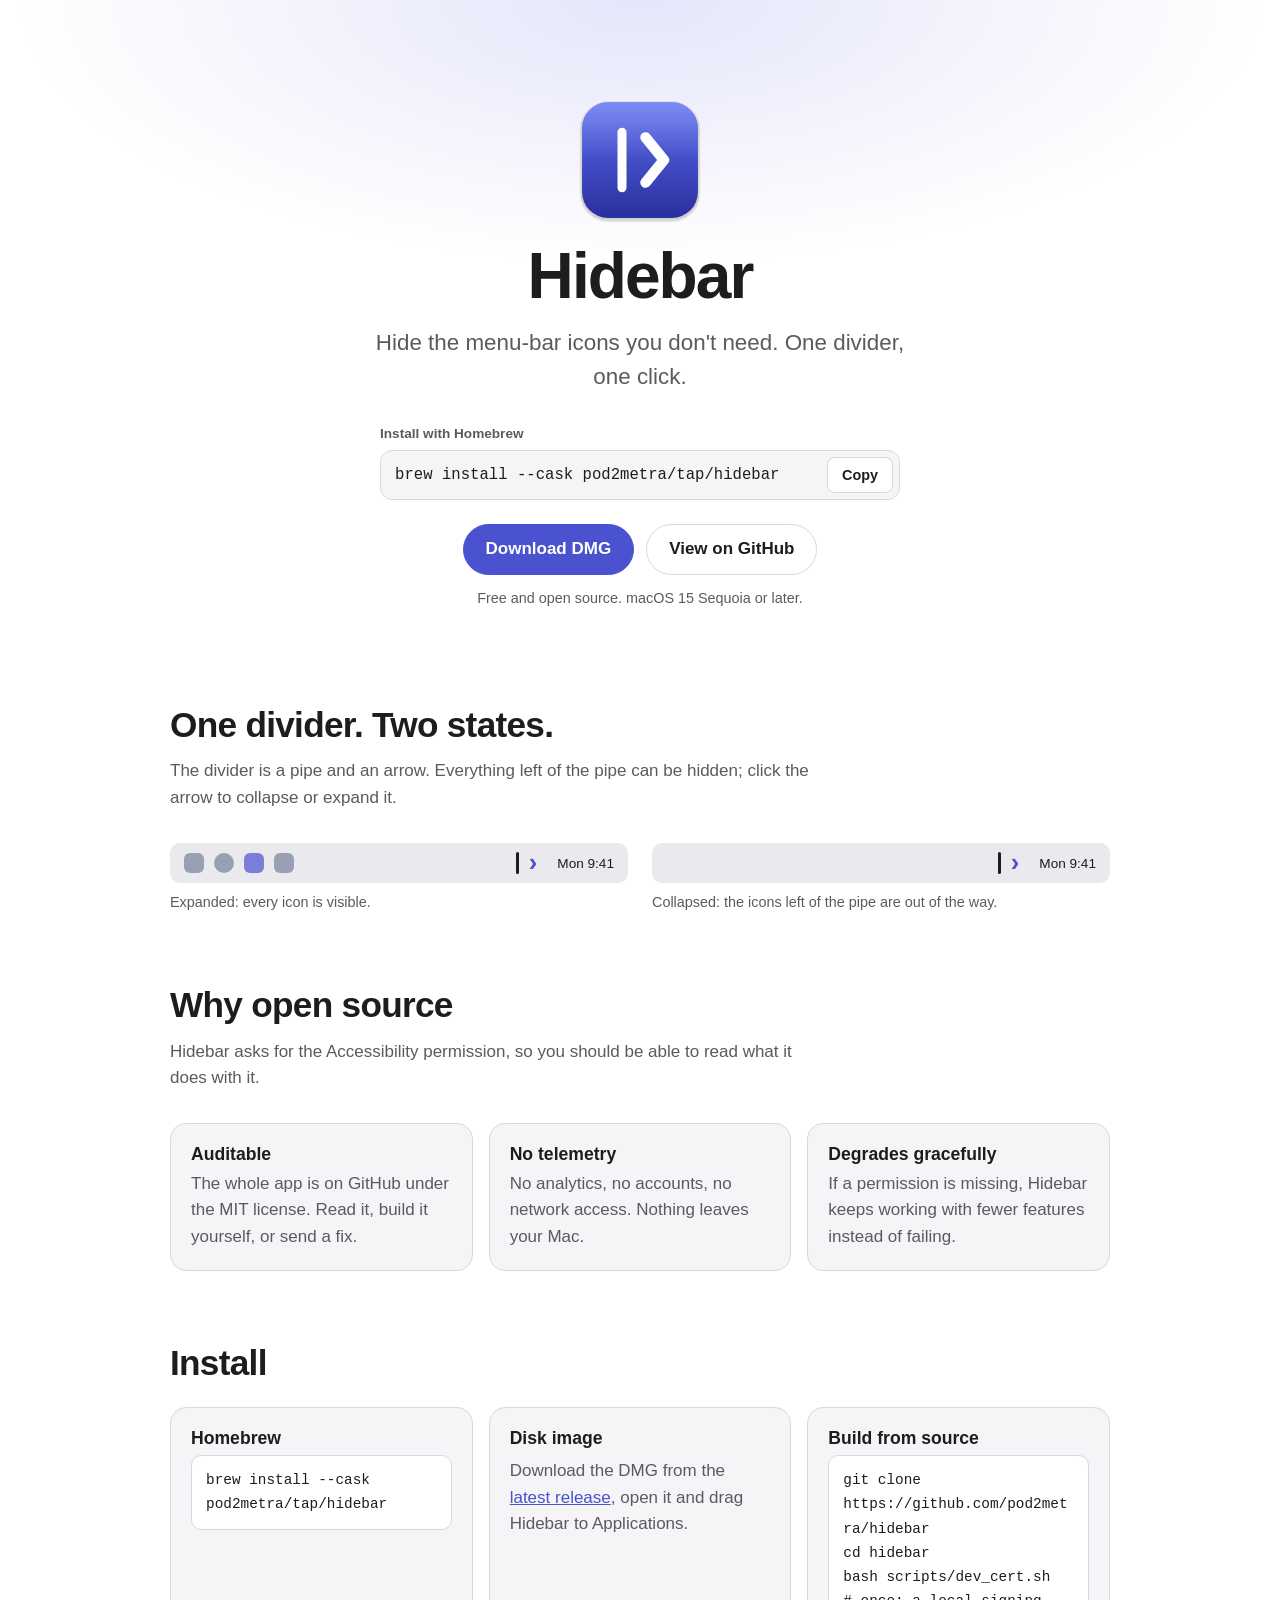
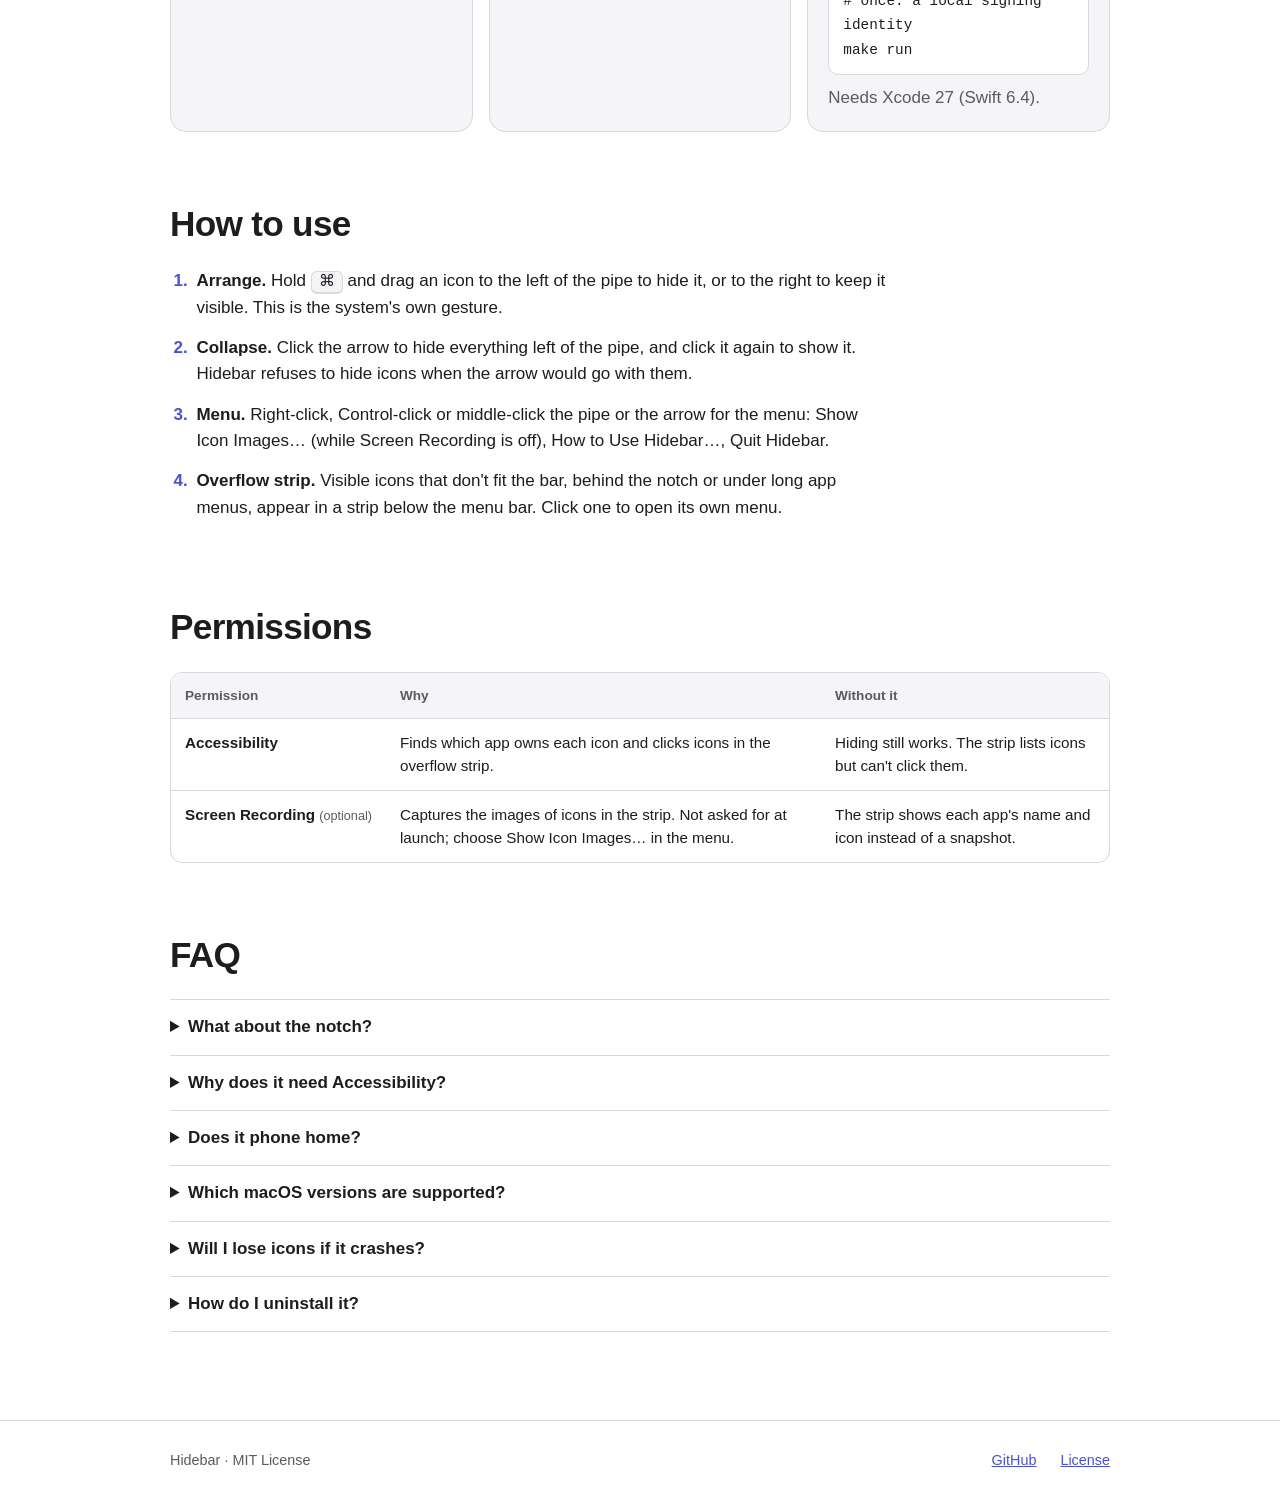
==== site/index.html @ 5f38a0ec "docs: add the project website for GitHub Pages One static page with no external resources or tracker" ====
<!doctype html>
<html lang="en">
<head>
<meta charset="utf-8">
<meta name="viewport" content="width=device-width, initial-scale=1">
<title>Hidebar: hide menu-bar icons on macOS</title>
<meta name="description" content="Hidebar is a free, open-source macOS menu-bar utility. One divider hides the icons on its left; icons that don't fit the bar appear in a strip below it. No telemetry, no network.">
<meta name="color-scheme" content="light dark">
<meta property="og:type" content="website">
<meta property="og:title" content="Hidebar: hide menu-bar icons on macOS">
<meta property="og:description" content="Free, open-source macOS menu-bar utility. One divider, one click, no telemetry.">
<meta property="og:url" content="https://pod2metra.github.io/hidebar/">
<meta name="twitter:card" content="summary">
<link rel="icon" type="image/svg+xml" href="favicon.svg">
<link rel="stylesheet" href="style.css">
</head>
<body>
<header class="hero">
  <div class="wrap hero-inner">
    <img class="logo" src="logo.svg" alt="" width="144" height="144">
    <h1>Hidebar</h1>
    <p class="lead">Hide the menu-bar icons you don't need. One divider, one click.</p>
    <div class="install-cmd">
      <span class="label">Install with Homebrew</span>
      <div class="cmd-row">
        <code id="brew-cmd">brew install --cask pod2metra/tap/hidebar</code>
        <button type="button" id="copy-btn" hidden>Copy</button>
      </div>
    </div>
    <p class="actions">
      <a class="btn primary" href="https://github.com/pod2metra/hidebar/releases/latest">Download DMG</a>
      <a class="btn" href="https://github.com/pod2metra/hidebar">View on GitHub</a>
    </p>
    <p class="meta">Free and open source. macOS 15 Sequoia or later.</p>
  </div>
</header>

<main>
  <section class="wrap" aria-labelledby="how-it-looks">
    <h2 id="how-it-looks">One divider. Two states.</h2>
    <p class="section-lead">The divider is a pipe and an arrow. Everything left of the pipe can be hidden; click the arrow to collapse or expand it.</p>
    <div class="demo">
      <figure>
        <div class="bar" role="img" aria-label="Menu bar with all icons shown, then the pipe and the arrow, then the clock">
          <span class="ico"></span><span class="ico"></span><span class="ico"></span><span class="ico"></span>
          <span class="pipe"></span><span class="arrow">&#8250;</span>
          <span class="sys">Mon 9:41</span>
        </div>
        <figcaption>Expanded: every icon is visible.</figcaption>
      </figure>
      <figure>
        <div class="bar" role="img" aria-label="Menu bar with the icons hidden: only the pipe, the arrow and the clock remain">
          <span class="gap"></span>
          <span class="pipe"></span><span class="arrow">&#8250;</span>
          <span class="sys">Mon 9:41</span>
        </div>
        <figcaption>Collapsed: the icons left of the pipe are out of the way.</figcaption>
      </figure>
    </div>
  </section>

  <section class="wrap" aria-labelledby="why-open">
    <h2 id="why-open">Why open source</h2>
    <p class="section-lead">Hidebar asks for the Accessibility permission, so you should be able to read what it does with it.</p>
    <ul class="cards">
      <li><h3>Auditable</h3><p>The whole app is on GitHub under the MIT license. Read it, build it yourself, or send a fix.</p></li>
      <li><h3>No telemetry</h3><p>No analytics, no accounts, no network access. Nothing leaves your Mac.</p></li>
      <li><h3>Degrades gracefully</h3><p>If a permission is missing, Hidebar keeps working with fewer features instead of failing.</p></li>
    </ul>
  </section>

  <section class="wrap" id="install" aria-labelledby="install-h">
    <h2 id="install-h">Install</h2>
    <div class="steps">
      <div class="step">
        <h3>Homebrew</h3>
        <pre><code>brew install --cask pod2metra/tap/hidebar</code></pre>
      </div>
      <div class="step">
        <h3>Disk image</h3>
        <p>Download the DMG from the <a href="https://github.com/pod2metra/hidebar/releases/latest">latest release</a>, open it and drag Hidebar to Applications.</p>
      </div>
      <div class="step">
        <h3>Build from source</h3>
        <pre><code>git clone https://github.com/pod2metra/hidebar
cd hidebar
bash scripts/dev_cert.sh   # once: a local signing identity
make run</code></pre>
        <p>Needs Xcode 27 (Swift 6.4).</p>
      </div>
    </div>
  </section>

  <section class="wrap" aria-labelledby="usage">
    <h2 id="usage">How to use</h2>
    <ol class="usage">
      <li><strong>Arrange.</strong> Hold <kbd>&#8984;</kbd> and drag an icon to the left of the pipe to hide it, or to the right to keep it visible. This is the system's own gesture.</li>
      <li><strong>Collapse.</strong> Click the arrow to hide everything left of the pipe, and click it again to show it. Hidebar refuses to hide icons when the arrow would go with them.</li>
      <li><strong>Menu.</strong> Right-click, Control-click or middle-click the pipe or the arrow for the menu: Show Icon Images… (while Screen Recording is off), How to Use Hidebar…, Quit Hidebar.</li>
      <li><strong>Overflow strip.</strong> Visible icons that don't fit the bar, behind the notch or under long app menus, appear in a strip below the menu bar. Click one to open its own menu.</li>
    </ol>
  </section>

  <section class="wrap" aria-labelledby="perms">
    <h2 id="perms">Permissions</h2>
    <div class="table-scroll">
      <table>
        <thead><tr><th scope="col">Permission</th><th scope="col">Why</th><th scope="col">Without it</th></tr></thead>
        <tbody>
          <tr><th scope="row">Accessibility</th><td>Finds which app owns each icon and clicks icons in the overflow strip.</td><td>Hiding still works. The strip lists icons but can't click them.</td></tr>
          <tr><th scope="row">Screen Recording <small>(optional)</small></th><td>Captures the images of icons in the strip. Not asked for at launch; choose Show Icon Images… in the menu.</td><td>The strip shows each app's name and icon instead of a snapshot.</td></tr>
        </tbody>
      </table>
    </div>
  </section>

  <section class="wrap" aria-labelledby="faq">
    <h2 id="faq">FAQ</h2>
    <details><summary>What about the notch?</summary><p>Icons that end up behind the notch or under a long app menu aren't hidden, they're just unreachable. Hidebar shows them in a strip below the menu bar so you can still click them.</p></details>
    <details><summary>Why does it need Accessibility?</summary><p>macOS offers no public way to learn which app owns an icon, or to click it for you. Accessibility is how Hidebar reads icon positions and clicks icons in the strip. Hiding with the divider works without it.</p></details>
    <details><summary>Does it phone home?</summary><p>No. Hidebar has no telemetry and makes no network connections. The code is public, so you can check.</p></details>
    <details><summary>Which macOS versions are supported?</summary><p>macOS 15 Sequoia or later.</p></details>
    <details><summary>Will I lose icons if it crashes?</summary><p>No. The divider's length is restored at launch and at quit, so a crash never leaves an icon hidden.</p></details>
    <details><summary>How do I uninstall it?</summary><p>Quit Hidebar from its menu, then run <code>brew uninstall --zap --cask hidebar</code>. If you installed from the DMG, drag the app to the Trash.</p></details>
  </section>
</main>

<footer>
  <div class="wrap foot">
    <span>Hidebar &middot; MIT License</span>
    <a href="https://github.com/pod2metra/hidebar">GitHub</a>
    <a href="https://github.com/pod2metra/hidebar/blob/main/LICENSE">License</a>
  </div>
</footer>

<script>
(function () {
  var btn = document.getElementById('copy-btn');
  if (!btn || !navigator.clipboard) return;
  btn.hidden = false;
  btn.addEventListener('click', function () {
    navigator.clipboard.writeText(document.getElementById('brew-cmd').textContent).then(function () {
      btn.textContent = 'Copied';
      setTimeout(function () { btn.textContent = 'Copy'; }, 1600);
    }, function () {
      btn.textContent = 'Copy failed';
      setTimeout(function () { btn.textContent = 'Copy'; }, 1600);
    });
  });
})();
</script>
</body>
</html>
---- site/style.css ----
:root {
  --bg: #fff;
  --bg-alt: #f5f5f7;
  --fg: #1d1d1f;
  --muted: #5a5a60;
  --line: #d8d8de;
  --accent: #4a52d0;
  --accent-fg: #fff;
  --accent-text: #4a52d0;
  --bar: #e9e9ee;
  --ico: #9aa0b4;
  --font: -apple-system, BlinkMacSystemFont, "SF Pro Text", "Segoe UI", Helvetica, Arial, sans-serif;
  --mono: ui-monospace, "SF Mono", Menlo, Consolas, monospace;
}
@media (prefers-color-scheme: dark) {
  :root {
    --bg: #111114;
    --bg-alt: #1b1b20;
    --fg: #f5f5f7;
    --muted: #a8a8b2;
    --line: #34343c;
    --accent: #5a62e6;
    --accent-fg: #fff;
    --accent-text: #9aa1ff;
    --bar: #2a2a31;
    --ico: #6b7088;
  }
}

* { box-sizing: border-box; }
html { -webkit-text-size-adjust: 100%; }
body {
  margin: 0;
  background: var(--bg);
  color: var(--fg);
  font: 17px/1.55 var(--font);
  overflow-wrap: break-word;
}
img { max-width: 100%; height: auto; }
a { color: var(--accent-text); }
code, pre, kbd { font-family: var(--mono); font-size: 0.92em; }
h1, h2, h3 { line-height: 1.15; margin: 0; }
h2 { font-size: clamp(1.6rem, 4vw, 2.2rem); letter-spacing: -0.02em; }
h3 { font-size: 1.1rem; margin-bottom: 0.4rem; }
p { margin: 0 0 1rem; }

.wrap { width: 100%; max-width: 980px; margin: 0 auto; padding: 0 20px; }
main section.wrap { padding-top: 72px; }
.section-lead { color: var(--muted); max-width: 640px; margin: 0.8rem 0 2rem; }

.hero {
  text-align: center;
  padding: 56px 0 24px;
  background: radial-gradient(ellipse 70% 60% at 50% 0%, rgba(91, 99, 224, 0.16), transparent 70%);
}
.hero-inner { display: flex; flex-direction: column; align-items: center; }
.logo { width: 144px; height: 144px; }
h1 { font-size: clamp(2.6rem, 9vw, 4rem); letter-spacing: -0.03em; margin-top: 8px; }
.lead { font-size: clamp(1.1rem, 3vw, 1.4rem); color: var(--muted); max-width: 560px; margin: 12px 0 28px; }

.install-cmd { width: 100%; max-width: 520px; text-align: left; }
.label { display: block; font-size: 0.85rem; font-weight: 600; color: var(--muted); margin-bottom: 6px; }
.cmd-row {
  display: flex;
  align-items: center;
  gap: 8px;
  background: var(--bg-alt);
  border: 1px solid var(--line);
  border-radius: 12px;
  padding: 6px 6px 6px 14px;
}
.cmd-row code { flex: 1; min-width: 0; overflow-wrap: anywhere; padding: 6px 0; }
button {
  font: inherit;
  font-size: 0.9rem;
  font-weight: 600;
  color: var(--fg);
  background: var(--bg);
  border: 1px solid var(--line);
  border-radius: 8px;
  padding: 6px 14px;
  cursor: pointer;
}
button:hover { border-color: var(--accent); }
.actions { display: flex; flex-wrap: wrap; justify-content: center; gap: 12px; margin: 24px 0 12px; }
.btn {
  display: inline-block;
  padding: 11px 22px;
  border-radius: 999px;
  border: 1px solid var(--line);
  color: var(--fg);
  font-weight: 600;
  text-decoration: none;
}
.btn:hover { border-color: var(--accent); }
.btn.primary { background: var(--accent); border-color: var(--accent); color: var(--accent-fg); }
.btn.primary:hover { filter: brightness(0.92); }
.meta { color: var(--muted); font-size: 0.9rem; margin: 0; }
:focus-visible { outline: 3px solid var(--accent-text); outline-offset: 2px; }

.demo { display: grid; gap: 24px; }
figure { margin: 0; }
figcaption { color: var(--muted); font-size: 0.9rem; margin-top: 8px; }
.bar {
  display: flex;
  align-items: center;
  gap: 10px;
  height: 40px;
  padding: 0 14px;
  background: var(--bar);
  border-radius: 10px;
  overflow: hidden;
  font-size: 0.85rem;
}
.ico { flex: none; width: 20px; height: 20px; border-radius: 6px; background: var(--ico); }
.ico:nth-child(2) { border-radius: 50%; }
.ico:nth-child(3) { background: var(--accent); opacity: 0.7; }
.gap { flex: 1; }
.pipe { flex: none; width: 3px; height: 22px; border-radius: 2px; background: var(--fg); margin-left: auto; }
.arrow { flex: none; font-size: 1.6rem; line-height: 1; color: var(--accent-text); font-weight: 700; }
.sys { flex: none; margin-left: 10px; font-weight: 500; white-space: nowrap; }

.cards { list-style: none; margin: 0; padding: 0; display: grid; gap: 16px; }
.cards li { background: var(--bg-alt); border: 1px solid var(--line); border-radius: 16px; padding: 20px; }
.cards p { margin: 0; color: var(--muted); }

.steps { display: grid; gap: 16px; margin-top: 24px; }
.step { background: var(--bg-alt); border: 1px solid var(--line); border-radius: 16px; padding: 20px; min-width: 0; }
.step p { color: var(--muted); margin: 0.6rem 0 0; }
pre { margin: 0; padding: 12px 14px; background: var(--bg); border: 1px solid var(--line); border-radius: 10px; white-space: pre-wrap; overflow-wrap: anywhere; }

.usage { margin: 24px 0 0; padding-left: 1.4rem; max-width: 720px; }
.usage li { margin-bottom: 14px; padding-left: 4px; }
.usage li::marker { color: var(--accent-text); font-weight: 700; }
kbd { padding: 1px 7px; border: 1px solid var(--line); border-bottom-width: 2px; border-radius: 6px; background: var(--bg-alt); }

.table-scroll { overflow-x: auto; margin-top: 24px; border: 1px solid var(--line); border-radius: 12px; }
table { width: 100%; border-collapse: collapse; font-size: 0.95rem; }
th, td { text-align: left; vertical-align: top; padding: 12px 14px; border-bottom: 1px solid var(--line); }
tbody tr:last-child > * { border-bottom: 0; }
thead th { background: var(--bg-alt); font-size: 0.85rem; color: var(--muted); }
tbody th { white-space: nowrap; }
small { color: var(--muted); font-weight: 400; }

details { border-bottom: 1px solid var(--line); padding: 14px 0; }
details:first-of-type { margin-top: 24px; border-top: 1px solid var(--line); }
summary { cursor: pointer; font-weight: 600; }
details p { margin: 10px 0 0; color: var(--muted); }

footer { margin-top: 88px; border-top: 1px solid var(--line); padding: 28px 0 40px; color: var(--muted); font-size: 0.9rem; }
.foot { display: flex; flex-wrap: wrap; gap: 8px 24px; }
.foot span { margin-right: auto; }

@media (min-width: 720px) {
  .demo { grid-template-columns: 1fr 1fr; }
  .cards, .steps { grid-template-columns: repeat(3, 1fr); }
  .hero { padding-top: 88px; }
}
@media (prefers-reduced-motion: no-preference) {
  .btn, button { transition: border-color 0.15s, filter 0.15s; }
}
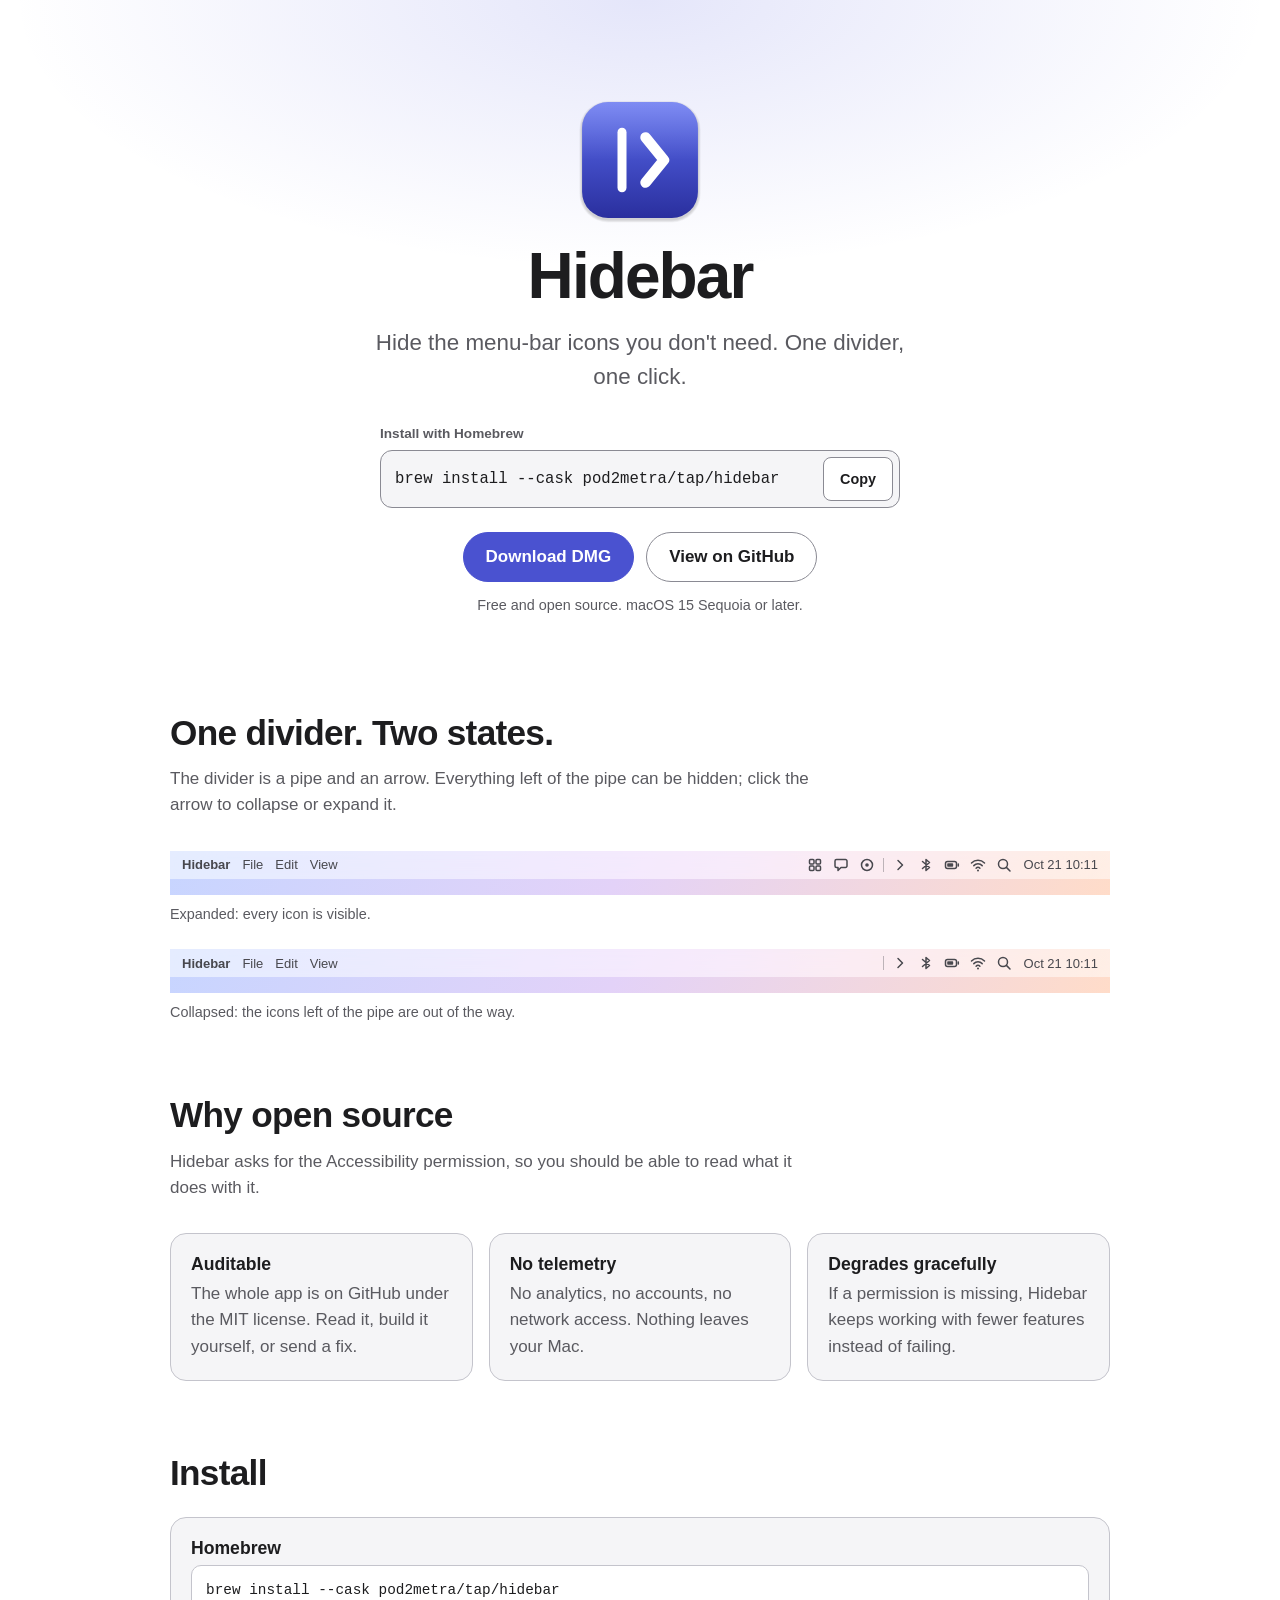
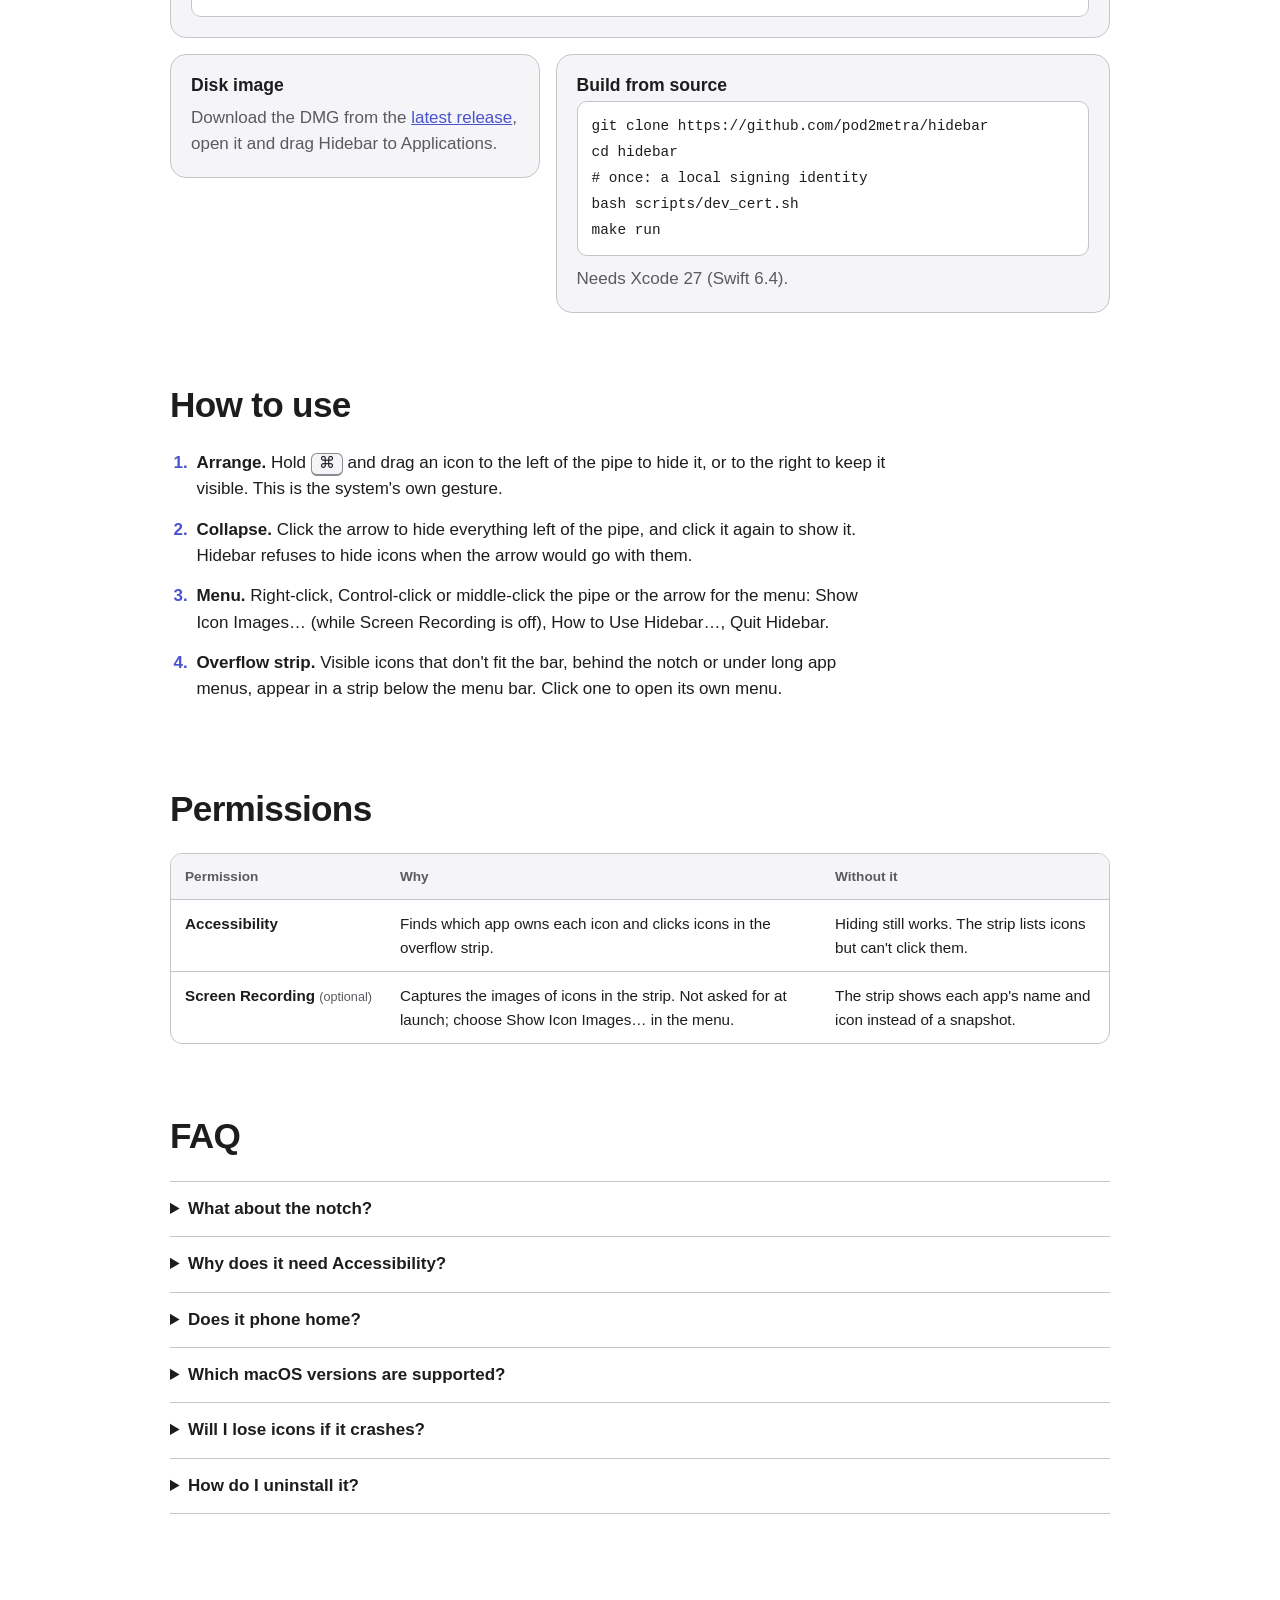
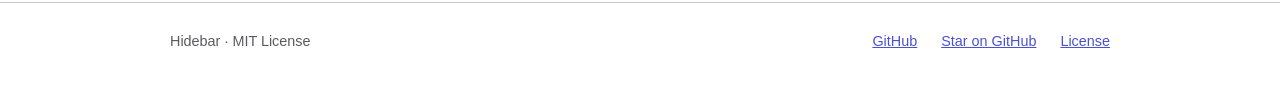
==== commit c215f30b: "docs(site): make the hero bar look like the real menu bar and fix mobile layout The demo bar now mir" ====
--- a/site/index.html
+++ b/site/index.html
@@ -15,6 +15,17 @@
 <link rel="stylesheet" href="style.css">
 </head>
 <body>
+<a class="skip" href="#main">Skip to content</a>
+<svg class="sprite" aria-hidden="true" focusable="false">
+  <symbol id="i-wifi" viewBox="0 0 16 16"><path d="M1.5 6a9.2 9.2 0 0 1 13 0M3.8 8.6a5.9 5.9 0 0 1 8.4 0M6.1 11.2a2.6 2.6 0 0 1 3.8 0"/><circle cx="8" cy="13.4" r="1" fill="currentColor" stroke="none"/></symbol>
+  <symbol id="i-bt" viewBox="0 0 16 16"><path d="M4.5 4.5 11.5 10.5 8 13.5V2.5L11.5 5.5 4.5 11.5"/></symbol>
+  <symbol id="i-find" viewBox="0 0 16 16"><circle cx="7" cy="7" r="4.5"/><path d="M10.4 10.4 14 14"/></symbol>
+  <symbol id="i-bat" viewBox="0 0 16 16"><rect x="1.5" y="4.5" width="11" height="7" rx="2"/><rect x="3.2" y="6.2" width="6" height="3.6" rx="0.8" fill="currentColor" stroke="none"/><path d="M14.3 7v2"/></symbol>
+  <symbol id="i-grid" viewBox="0 0 16 16"><rect x="2.5" y="2.5" width="4.5" height="4.5" rx="1"/><rect x="9" y="2.5" width="4.5" height="4.5" rx="1"/><rect x="2.5" y="9" width="4.5" height="4.5" rx="1"/><rect x="9" y="9" width="4.5" height="4.5" rx="1"/></symbol>
+  <symbol id="i-chat" viewBox="0 0 16 16"><path d="M3.5 2.5h9a1.5 1.5 0 0 1 1.5 1.5v5a1.5 1.5 0 0 1-1.5 1.5H8L5 13.5v-3H3.5A1.5 1.5 0 0 1 2 9V4a1.5 1.5 0 0 1 1.5-1.5z"/></symbol>
+  <symbol id="i-dot" viewBox="0 0 16 16"><circle cx="8" cy="8" r="5.5"/><circle cx="8" cy="8" r="1.8" fill="currentColor" stroke="none"/></symbol>
+  <symbol id="i-chev" viewBox="0 0 16 16"><path d="M6 3.5 10.5 8 6 12.5"/></symbol>
+</svg>
 <header class="hero">
   <div class="wrap hero-inner">
     <img class="logo" src="logo.svg" alt="" width="144" height="144">
@@ -26,6 +37,7 @@
         <code id="brew-cmd">brew install --cask pod2metra/tap/hidebar</code>
         <button type="button" id="copy-btn" hidden>Copy</button>
       </div>
+      <span class="sr-only" id="copy-status" aria-live="polite"></span>
     </div>
     <p class="actions">
       <a class="btn primary" href="https://github.com/pod2metra/hidebar/releases/latest">Download DMG</a>
@@ -35,25 +47,32 @@
   </div>
 </header>
 
-<main>
+<main id="main">
   <section class="wrap" aria-labelledby="how-it-looks">
     <h2 id="how-it-looks">One divider. Two states.</h2>
     <p class="section-lead">The divider is a pipe and an arrow. Everything left of the pipe can be hidden; click the arrow to collapse or expand it.</p>
     <div class="demo">
       <figure>
-        <div class="bar" role="img" aria-label="Menu bar with all icons shown, then the pipe and the arrow, then the clock">
-          <span class="ico"></span><span class="ico"></span><span class="ico"></span><span class="ico"></span>
-          <span class="pipe"></span><span class="arrow">&#8250;</span>
-          <span class="sys">Mon 9:41</span>
-        </div>
+        <div class="stage"><div class="bar" role="img" aria-label="Menu bar with every icon shown: the app menus on the left; on the right three app icons, the divider and arrow, then Bluetooth, battery, Wi-Fi, search and the clock">
+          <span class="app-menu"><b>Hidebar</b><span>File</span><span>Edit</span><span>View</span></span>
+          <span class="tray">
+            <svg class="g"><use href="#i-grid"/></svg><svg class="g"><use href="#i-chat"/></svg><svg class="g"><use href="#i-dot"/></svg>
+            <span class="pipe"></span><svg class="g"><use href="#i-chev"/></svg>
+            <svg class="g opt"><use href="#i-bt"/></svg><svg class="g"><use href="#i-bat"/></svg><svg class="g"><use href="#i-wifi"/></svg><svg class="g opt"><use href="#i-find"/></svg>
+            <time datetime="2026-10-21T10:11"><span class="date">Oct 21 </span>10:11</time>
+          </span>
+        </div></div>
         <figcaption>Expanded: every icon is visible.</figcaption>
       </figure>
       <figure>
-        <div class="bar" role="img" aria-label="Menu bar with the icons hidden: only the pipe, the arrow and the clock remain">
-          <span class="gap"></span>
-          <span class="pipe"></span><span class="arrow">&#8250;</span>
-          <span class="sys">Mon 9:41</span>
-        </div>
+        <div class="stage"><div class="bar" role="img" aria-label="Menu bar with the app icons hidden: the app menus on the left; on the right only the divider, the arrow, Bluetooth, battery, Wi-Fi, search and the clock remain">
+          <span class="app-menu"><b>Hidebar</b><span>File</span><span>Edit</span><span>View</span></span>
+          <span class="tray">
+            <span class="pipe"></span><svg class="g"><use href="#i-chev"/></svg>
+            <svg class="g opt"><use href="#i-bt"/></svg><svg class="g"><use href="#i-bat"/></svg><svg class="g"><use href="#i-wifi"/></svg><svg class="g opt"><use href="#i-find"/></svg>
+            <time datetime="2026-10-21T10:11"><span class="date">Oct 21 </span>10:11</time>
+          </span>
+        </div></div>
         <figcaption>Collapsed: the icons left of the pipe are out of the way.</figcaption>
       </figure>
     </div>
@@ -84,7 +103,8 @@
         <h3>Build from source</h3>
         <pre><code>git clone https://github.com/pod2metra/hidebar
 cd hidebar
-bash scripts/dev_cert.sh   # once: a local signing identity
+# once: a local signing identity
+bash scripts/dev_cert.sh
 make run</code></pre>
         <p>Needs Xcode 27 (Swift 6.4).</p>
       </div>
@@ -107,8 +127,8 @@
       <table>
         <thead><tr><th scope="col">Permission</th><th scope="col">Why</th><th scope="col">Without it</th></tr></thead>
         <tbody>
-          <tr><th scope="row">Accessibility</th><td>Finds which app owns each icon and clicks icons in the overflow strip.</td><td>Hiding still works. The strip lists icons but can't click them.</td></tr>
-          <tr><th scope="row">Screen Recording <small>(optional)</small></th><td>Captures the images of icons in the strip. Not asked for at launch; choose Show Icon Images… in the menu.</td><td>The strip shows each app's name and icon instead of a snapshot.</td></tr>
+          <tr><th scope="row">Accessibility</th><td data-label="Why">Finds which app owns each icon and clicks icons in the overflow strip.</td><td data-label="Without it">Hiding still works. The strip lists icons but can't click them.</td></tr>
+          <tr><th scope="row">Screen Recording <small>(optional)</small></th><td data-label="Why">Captures the images of icons in the strip. Not asked for at launch; choose Show Icon Images… in the menu.</td><td data-label="Without it">The strip shows each app's name and icon instead of a snapshot.</td></tr>
         </tbody>
       </table>
     </div>
@@ -129,6 +149,7 @@
   <div class="wrap foot">
     <span>Hidebar &middot; MIT License</span>
     <a href="https://github.com/pod2metra/hidebar">GitHub</a>
+    <a href="https://github.com/pod2metra/hidebar">Star on GitHub</a>
     <a href="https://github.com/pod2metra/hidebar/blob/main/LICENSE">License</a>
   </div>
 </footer>
@@ -136,15 +157,19 @@
 <script>
 (function () {
   var btn = document.getElementById('copy-btn');
+  var status = document.getElementById('copy-status');
   if (!btn || !navigator.clipboard) return;
   btn.hidden = false;
+  function report(label, message) {
+    btn.textContent = label;
+    status.textContent = message;
+    setTimeout(function () { btn.textContent = 'Copy'; status.textContent = ''; }, 1600);
+  }
   btn.addEventListener('click', function () {
     navigator.clipboard.writeText(document.getElementById('brew-cmd').textContent).then(function () {
-      btn.textContent = 'Copied';
-      setTimeout(function () { btn.textContent = 'Copy'; }, 1600);
+      report('Copied', 'Install command copied to the clipboard');
     }, function () {
-      btn.textContent = 'Copy failed';
-      setTimeout(function () { btn.textContent = 'Copy'; }, 1600);
+      report('Copy failed', 'Could not copy the install command');
     });
   });
 })();
--- a/site/style.css
+++ b/site/style.css
@@ -3,12 +3,14 @@
   --bg-alt: #f5f5f7;
   --fg: #1d1d1f;
   --muted: #5a5a60;
-  --line: #d8d8de;
+  --line: #c4c4cc;
+  --line-ctl: #8a8a93;
   --accent: #4a52d0;
   --accent-fg: #fff;
   --accent-text: #4a52d0;
-  --bar: #e9e9ee;
-  --ico: #9aa0b4;
+  --wall: linear-gradient(120deg, #c7d5ff, #e3d2f8 48%, #ffdcc9);
+  --bar-bg: rgba(255, 255, 255, 0.55);
+  --glyph: #48484e;
   --font: -apple-system, BlinkMacSystemFont, "SF Pro Text", "Segoe UI", Helvetica, Arial, sans-serif;
   --mono: ui-monospace, "SF Mono", Menlo, Consolas, monospace;
 }
@@ -19,11 +21,13 @@
     --fg: #f5f5f7;
     --muted: #a8a8b2;
     --line: #34343c;
+    --line-ctl: #6b6b76;
     --accent: #5a62e6;
     --accent-fg: #fff;
     --accent-text: #9aa1ff;
-    --bar: #2a2a31;
-    --ico: #6b7088;
+    --wall: linear-gradient(120deg, #1f2b4d, #3b2a55 48%, #4b2d33);
+    --bar-bg: rgba(28, 28, 32, 0.6);
+    --glyph: #dcdce2;
   }
 }
 
@@ -44,6 +48,22 @@
 h3 { font-size: 1.1rem; margin-bottom: 0.4rem; }
 p { margin: 0 0 1rem; }
 
+.sr-only, .sprite { position: absolute; width: 1px; height: 1px; overflow: hidden; clip: rect(0 0 0 0); white-space: nowrap; }
+.skip {
+  position: absolute;
+  left: 12px;
+  top: 0;
+  z-index: 10;
+  transform: translateY(-120%);
+  padding: 10px 16px;
+  border-radius: 8px;
+  background: var(--accent);
+  color: var(--accent-fg);
+  font-weight: 600;
+  text-decoration: none;
+}
+.skip:focus { top: 12px; transform: none; }
+
 .wrap { width: 100%; max-width: 980px; margin: 0 auto; padding: 0 20px; }
 main section.wrap { padding-top: 72px; }
 .section-lead { color: var(--muted); max-width: 640px; margin: 0.8rem 0 2rem; }
@@ -65,7 +85,7 @@
   align-items: center;
   gap: 8px;
   background: var(--bg-alt);
-  border: 1px solid var(--line);
+  border: 1px solid var(--line-ctl);
   border-radius: 12px;
   padding: 6px 6px 6px 14px;
 }
@@ -76,9 +96,10 @@
   font-weight: 600;
   color: var(--fg);
   background: var(--bg);
-  border: 1px solid var(--line);
+  border: 1px solid var(--line-ctl);
   border-radius: 8px;
-  padding: 6px 14px;
+  min-height: 44px;
+  padding: 6px 16px;
   cursor: pointer;
 }
 button:hover { border-color: var(--accent); }
@@ -87,7 +108,7 @@
   display: inline-block;
   padding: 11px 22px;
   border-radius: 999px;
-  border: 1px solid var(--line);
+  border: 1px solid var(--line-ctl);
   color: var(--fg);
   font-weight: 600;
   text-decoration: none;
@@ -101,38 +122,40 @@
 .demo { display: grid; gap: 24px; }
 figure { margin: 0; }
 figcaption { color: var(--muted); font-size: 0.9rem; margin-top: 8px; }
+.stage { height: 44px; background: var(--wall); }
 .bar {
   display: flex;
   align-items: center;
-  gap: 10px;
-  height: 40px;
-  padding: 0 14px;
-  background: var(--bar);
-  border-radius: 10px;
+  height: 28px;
+  padding: 0 12px;
   overflow: hidden;
-  font-size: 0.85rem;
-}
-.ico { flex: none; width: 20px; height: 20px; border-radius: 6px; background: var(--ico); }
-.ico:nth-child(2) { border-radius: 50%; }
-.ico:nth-child(3) { background: var(--accent); opacity: 0.7; }
-.gap { flex: 1; }
-.pipe { flex: none; width: 3px; height: 22px; border-radius: 2px; background: var(--fg); margin-left: auto; }
-.arrow { flex: none; font-size: 1.6rem; line-height: 1; color: var(--accent-text); font-weight: 700; }
-.sys { flex: none; margin-left: 10px; font-weight: 500; white-space: nowrap; }
+  color: var(--glyph);
+  background: var(--bar-bg);
+  -webkit-backdrop-filter: blur(24px) saturate(1.8);
+  backdrop-filter: blur(24px) saturate(1.8);
+  font: 500 13px/1 var(--font);
+  white-space: nowrap;
+}
+.app-menu, .tray { display: flex; align-items: center; gap: 12px; }
+.app-menu b { font-weight: 600; }
+.tray { margin-left: auto; gap: 10px; }
+.g { flex: none; width: 16px; height: 16px; fill: none; stroke: currentColor; stroke-width: 1.5; stroke-linecap: round; stroke-linejoin: round; }
+.pipe { flex: none; width: 1px; height: 14px; margin: 0 -2px; background: currentColor; opacity: 0.35; }
+.tray time { margin-left: 2px; font-variant-numeric: tabular-nums; }
 
 .cards { list-style: none; margin: 0; padding: 0; display: grid; gap: 16px; }
 .cards li { background: var(--bg-alt); border: 1px solid var(--line); border-radius: 16px; padding: 20px; }
 .cards p { margin: 0; color: var(--muted); }
 
-.steps { display: grid; gap: 16px; margin-top: 24px; }
+.steps { display: grid; align-items: start; gap: 16px; margin-top: 24px; }
 .step { background: var(--bg-alt); border: 1px solid var(--line); border-radius: 16px; padding: 20px; min-width: 0; }
 .step p { color: var(--muted); margin: 0.6rem 0 0; }
-pre { margin: 0; padding: 12px 14px; background: var(--bg); border: 1px solid var(--line); border-radius: 10px; white-space: pre-wrap; overflow-wrap: anywhere; }
+pre { margin: 0; padding: 12px 14px; background: var(--bg); border: 1px solid var(--line); border-radius: 10px; white-space: pre-wrap; overflow-wrap: anywhere; line-height: 1.65; }
 
 .usage { margin: 24px 0 0; padding-left: 1.4rem; max-width: 720px; }
 .usage li { margin-bottom: 14px; padding-left: 4px; }
 .usage li::marker { color: var(--accent-text); font-weight: 700; }
-kbd { padding: 1px 7px; border: 1px solid var(--line); border-bottom-width: 2px; border-radius: 6px; background: var(--bg-alt); }
+kbd { padding: 1px 7px; border: 1px solid var(--line-ctl); border-bottom-width: 2px; border-radius: 6px; background: var(--bg-alt); }
 
 .table-scroll { overflow-x: auto; margin-top: 24px; border: 1px solid var(--line); border-radius: 12px; }
 table { width: 100%; border-collapse: collapse; font-size: 0.95rem; }
@@ -142,18 +165,38 @@
 tbody th { white-space: nowrap; }
 small { color: var(--muted); font-weight: 400; }
 
-details { border-bottom: 1px solid var(--line); padding: 14px 0; }
+details { border-bottom: 1px solid var(--line); padding: 5px 0; }
 details:first-of-type { margin-top: 24px; border-top: 1px solid var(--line); }
-summary { cursor: pointer; font-weight: 600; }
-details p { margin: 10px 0 0; color: var(--muted); }
-
-footer { margin-top: 88px; border-top: 1px solid var(--line); padding: 28px 0 40px; color: var(--muted); font-size: 0.9rem; }
-.foot { display: flex; flex-wrap: wrap; gap: 8px 24px; }
+summary { cursor: pointer; font-weight: 600; min-height: 44px; padding: 9px 0; }
+details p { margin: 0 0 14px; color: var(--muted); max-width: 70ch; }
+
+footer { margin-top: 88px; border-top: 1px solid var(--line); padding: 16px 0 40px; color: var(--muted); font-size: 0.9rem; }
+.foot { display: flex; flex-wrap: wrap; align-items: center; gap: 0 24px; }
 .foot span { margin-right: auto; }
-
+.foot a { display: inline-flex; align-items: center; min-height: 44px; }
+
+@media (max-width: 639px) {
+  .table-scroll { border: 0; overflow: visible; }
+  thead { position: absolute; width: 1px; height: 1px; overflow: hidden; clip: rect(0 0 0 0); }
+  table, tbody, tr, th, td { display: block; }
+  tbody tr { border: 1px solid var(--line); border-radius: 12px; margin-bottom: 12px; }
+  tbody tr > * { border-bottom: 0; padding: 8px 14px; }
+  tbody th { white-space: normal; padding-top: 12px; font-size: 1.05rem; }
+  tbody td:last-child { padding-bottom: 12px; }
+  td::before { content: attr(data-label); display: block; font-size: 0.8rem; font-weight: 600; color: var(--muted); }
+}
+@media (max-width: 479px) {
+  .bar { padding: 0 10px; }
+  .app-menu { gap: 10px; }
+  .app-menu span:nth-child(n+3), .opt, .date { display: none; }
+  .tray { gap: 8px; }
+}
+@media (min-width: 960px) {
+  .steps { grid-template-columns: minmax(0, 2fr) minmax(0, 3fr); }
+  .step:first-child { grid-column: 1 / -1; }
+}
 @media (min-width: 720px) {
-  .demo { grid-template-columns: 1fr 1fr; }
-  .cards, .steps { grid-template-columns: repeat(3, 1fr); }
+  .cards { grid-template-columns: repeat(3, 1fr); }
   .hero { padding-top: 88px; }
 }
 @media (prefers-reduced-motion: no-preference) {
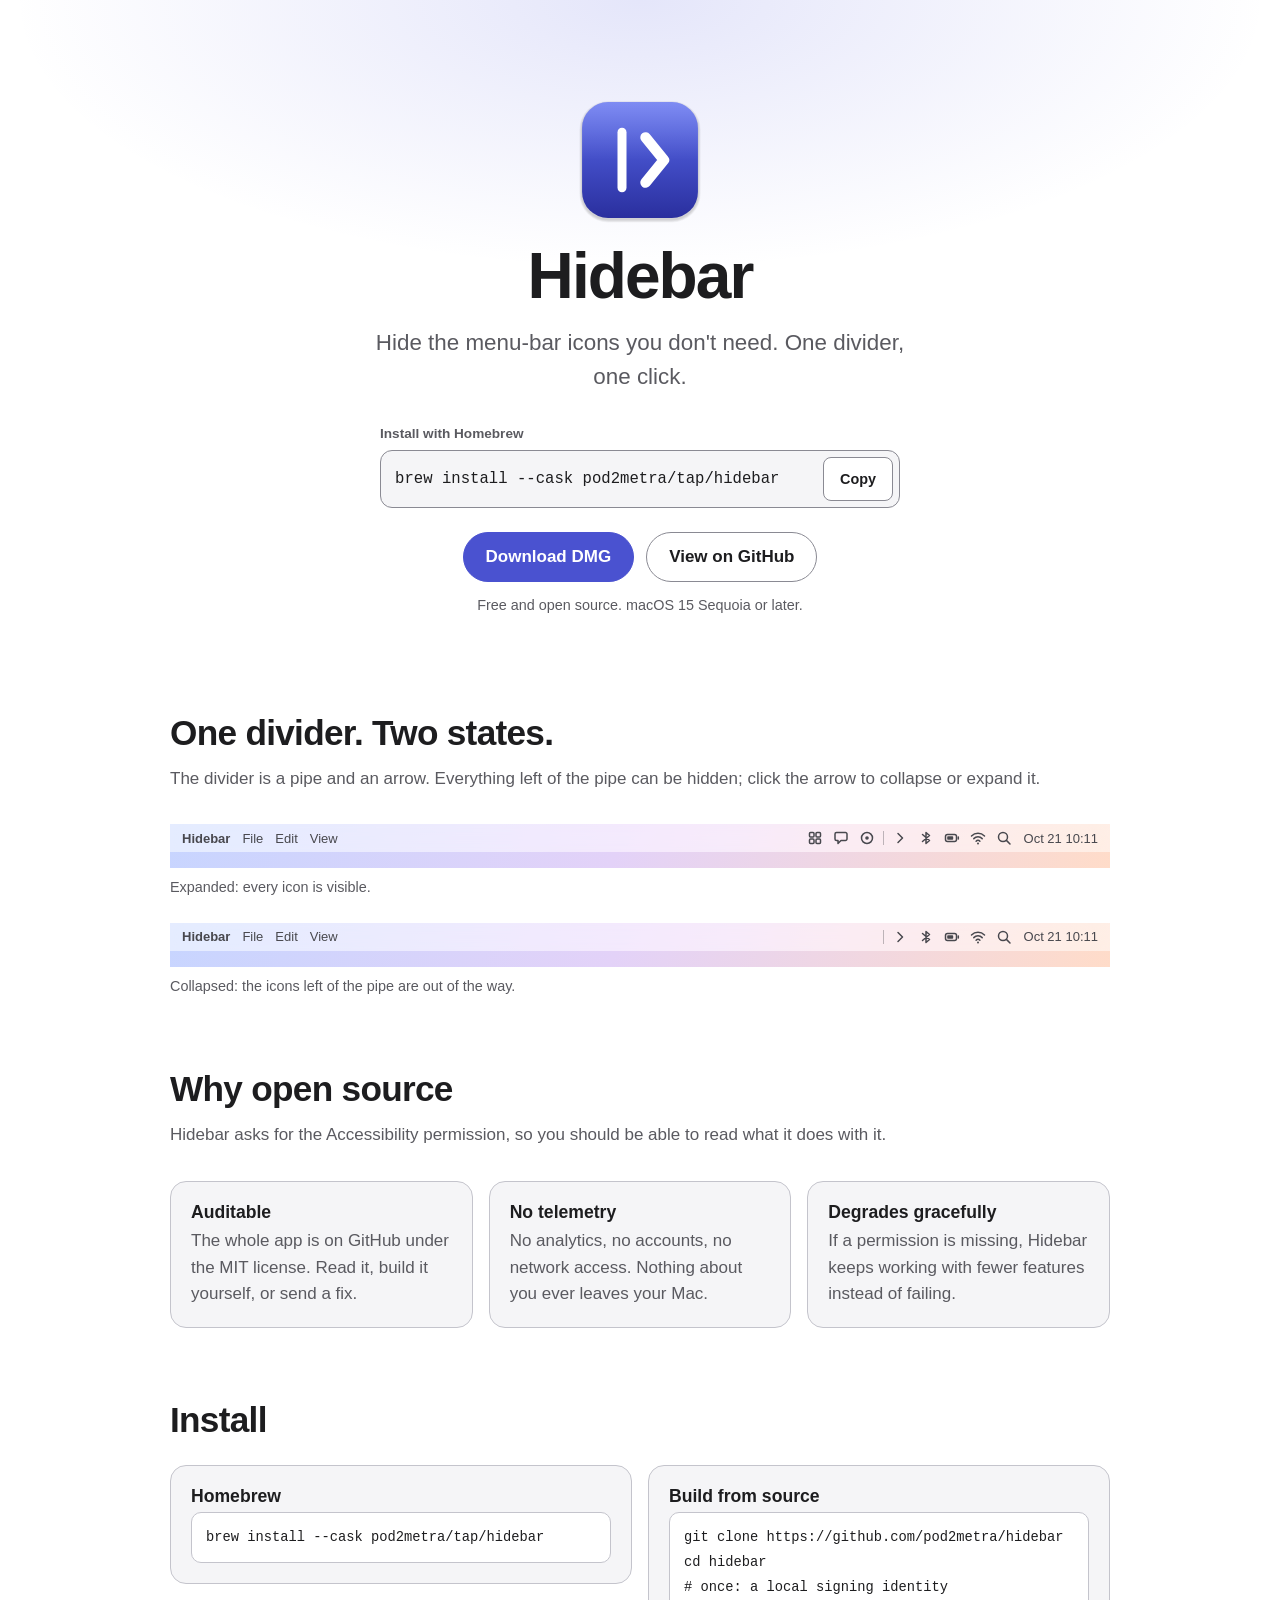
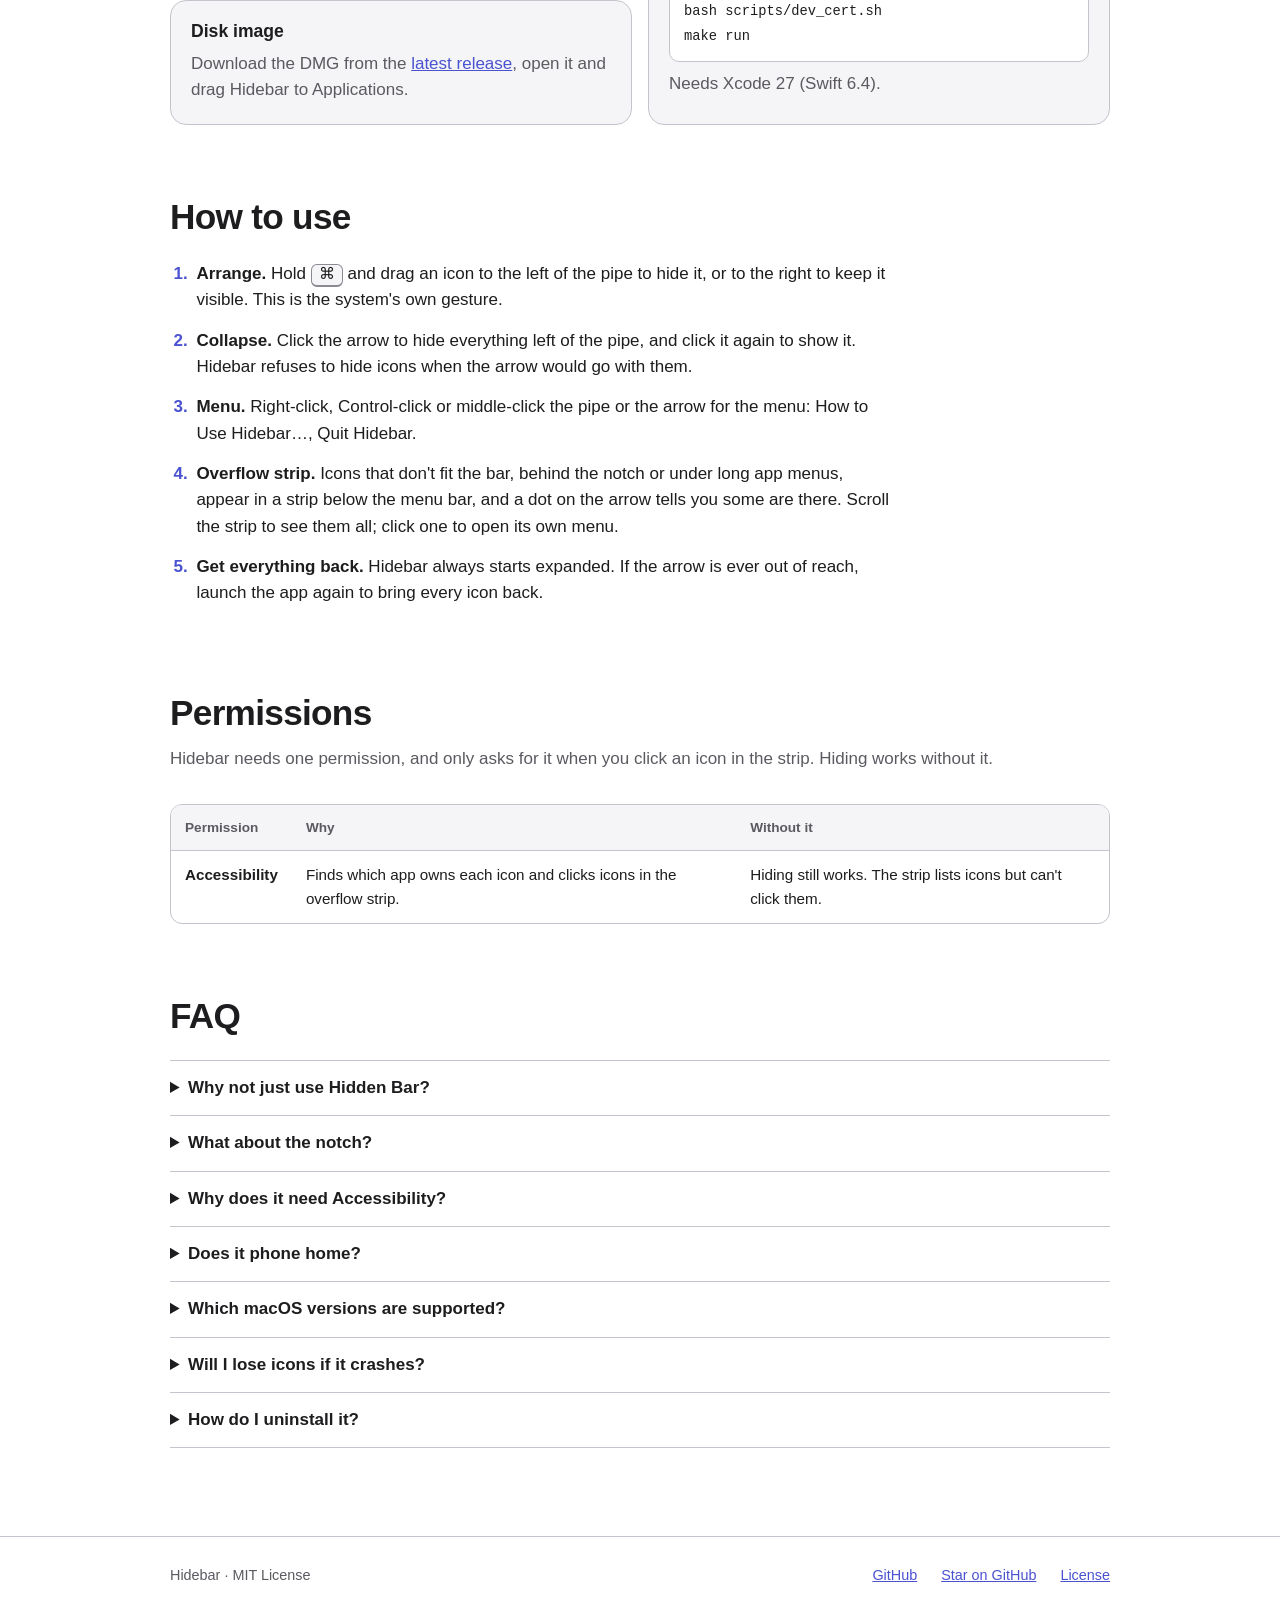
==== commit e9e4aee2: "docs(site): drop Screen Recording, describe the notch dot and the strip Accessibility is now the onl" ====
--- a/site/index.html
+++ b/site/index.html
@@ -83,7 +83,7 @@
     <p class="section-lead">Hidebar asks for the Accessibility permission, so you should be able to read what it does with it.</p>
     <ul class="cards">
       <li><h3>Auditable</h3><p>The whole app is on GitHub under the MIT license. Read it, build it yourself, or send a fix.</p></li>
-      <li><h3>No telemetry</h3><p>No analytics, no accounts, no network access. Nothing leaves your Mac.</p></li>
+      <li><h3>No telemetry</h3><p>No analytics, no accounts, no network access. Nothing about you ever leaves your Mac.</p></li>
       <li><h3>Degrades gracefully</h3><p>If a permission is missing, Hidebar keeps working with fewer features instead of failing.</p></li>
     </ul>
   </section>
@@ -116,19 +116,20 @@
     <ol class="usage">
       <li><strong>Arrange.</strong> Hold <kbd>&#8984;</kbd> and drag an icon to the left of the pipe to hide it, or to the right to keep it visible. This is the system's own gesture.</li>
       <li><strong>Collapse.</strong> Click the arrow to hide everything left of the pipe, and click it again to show it. Hidebar refuses to hide icons when the arrow would go with them.</li>
-      <li><strong>Menu.</strong> Right-click, Control-click or middle-click the pipe or the arrow for the menu: Show Icon Images… (while Screen Recording is off), How to Use Hidebar…, Quit Hidebar.</li>
-      <li><strong>Overflow strip.</strong> Visible icons that don't fit the bar, behind the notch or under long app menus, appear in a strip below the menu bar. Click one to open its own menu.</li>
+      <li><strong>Menu.</strong> Right-click, Control-click or middle-click the pipe or the arrow for the menu: How to Use Hidebar…, Quit Hidebar.</li>
+      <li><strong>Overflow strip.</strong> Icons that don't fit the bar, behind the notch or under long app menus, appear in a strip below the menu bar, and a dot on the arrow tells you some are there. Scroll the strip to see them all; click one to open its own menu.</li>
+      <li><strong>Get everything back.</strong> Hidebar always starts expanded. If the arrow is ever out of reach, launch the app again to bring every icon back.</li>
     </ol>
   </section>
 
   <section class="wrap" aria-labelledby="perms">
     <h2 id="perms">Permissions</h2>
+    <p class="section-lead">Hidebar needs one permission, and only asks for it when you click an icon in the strip. Hiding works without it.</p>
     <div class="table-scroll">
       <table>
         <thead><tr><th scope="col">Permission</th><th scope="col">Why</th><th scope="col">Without it</th></tr></thead>
         <tbody>
           <tr><th scope="row">Accessibility</th><td data-label="Why">Finds which app owns each icon and clicks icons in the overflow strip.</td><td data-label="Without it">Hiding still works. The strip lists icons but can't click them.</td></tr>
-          <tr><th scope="row">Screen Recording <small>(optional)</small></th><td data-label="Why">Captures the images of icons in the strip. Not asked for at launch; choose Show Icon Images… in the menu.</td><td data-label="Without it">The strip shows each app's name and icon instead of a snapshot.</td></tr>
         </tbody>
       </table>
     </div>
@@ -136,7 +137,8 @@
 
   <section class="wrap" aria-labelledby="faq">
     <h2 id="faq">FAQ</h2>
-    <details><summary>What about the notch?</summary><p>Icons that end up behind the notch or under a long app menu aren't hidden, they're just unreachable. Hidebar shows them in a strip below the menu bar so you can still click them.</p></details>
+    <details><summary>Why not just use Hidden Bar?</summary><p>Hidebar follows the same idea as Hidden Bar: one divider, one click. I kept running into bugs with it in my daily work, so I built the one I wanted and took it as a chance to try low-level macOS development. What Hidebar does differently:</p><ul class="faq-list"><li>icons stuck behind the notch or under a long app menu stay in a scrollable strip below the bar, always one click away, not tucked into a menu;</li><li>it refuses to collapse when the arrow itself would be hidden, so the divider can't vanish and lock you out;</li><li>the divider is reset at launch and at quit, so a crash never leaves icons hidden;</li><li>a dot on the arrow tells you when icons are stuck behind the notch, even before you grant any permission;</li><li>one permission, Accessibility, asked for only when you need it; hiding works without it;</li><li>the core logic has full test coverage and is checked with mutation testing.</li></ul></details>
+    <details><summary>What about the notch?</summary><p>Icons that end up behind the notch or under a long app menu aren't hidden, they're just unreachable. Hidebar puts a dot on the arrow when that happens and shows them in a strip below the menu bar so you can still click them.</p></details>
     <details><summary>Why does it need Accessibility?</summary><p>macOS offers no public way to learn which app owns an icon, or to click it for you. Accessibility is how Hidebar reads icon positions and clicks icons in the strip. Hiding with the divider works without it.</p></details>
     <details><summary>Does it phone home?</summary><p>No. Hidebar has no telemetry and makes no network connections. The code is public, so you can check.</p></details>
     <details><summary>Which macOS versions are supported?</summary><p>macOS 15 Sequoia or later.</p></details>
--- a/site/style.css
+++ b/site/style.css
@@ -66,7 +66,7 @@
 
 .wrap { width: 100%; max-width: 980px; margin: 0 auto; padding: 0 20px; }
 main section.wrap { padding-top: 72px; }
-.section-lead { color: var(--muted); max-width: 640px; margin: 0.8rem 0 2rem; }
+.section-lead { color: var(--muted); margin: 0.8rem 0 2rem; }
 
 .hero {
   text-align: center;
@@ -150,6 +150,7 @@
 .steps { display: grid; align-items: start; gap: 16px; margin-top: 24px; }
 .step { background: var(--bg-alt); border: 1px solid var(--line); border-radius: 16px; padding: 20px; min-width: 0; }
 .step p { color: var(--muted); margin: 0.6rem 0 0; }
+.step pre { font-size: 0.88em; }
 pre { margin: 0; padding: 12px 14px; background: var(--bg); border: 1px solid var(--line); border-radius: 10px; white-space: pre-wrap; overflow-wrap: anywhere; line-height: 1.65; }
 
 .usage { margin: 24px 0 0; padding-left: 1.4rem; max-width: 720px; }
@@ -169,6 +170,8 @@
 details:first-of-type { margin-top: 24px; border-top: 1px solid var(--line); }
 summary { cursor: pointer; font-weight: 600; min-height: 44px; padding: 9px 0; }
 details p { margin: 0 0 14px; color: var(--muted); max-width: 70ch; }
+.faq-list { margin: -6px 0 14px; padding-left: 1.2rem; color: var(--muted); max-width: 70ch; }
+.faq-list li { margin-bottom: 4px; }
 
 footer { margin-top: 88px; border-top: 1px solid var(--line); padding: 16px 0 40px; color: var(--muted); font-size: 0.9rem; }
 .foot { display: flex; flex-wrap: wrap; align-items: center; gap: 0 24px; }
@@ -192,8 +195,8 @@
   .tray { gap: 8px; }
 }
 @media (min-width: 960px) {
-  .steps { grid-template-columns: minmax(0, 2fr) minmax(0, 3fr); }
-  .step:first-child { grid-column: 1 / -1; }
+  .steps { grid-template-columns: repeat(2, minmax(0, 1fr)); align-items: stretch; }
+  .step:last-child { grid-column: 2; grid-row: 1 / span 2; }
 }
 @media (min-width: 720px) {
   .cards { grid-template-columns: repeat(3, 1fr); }
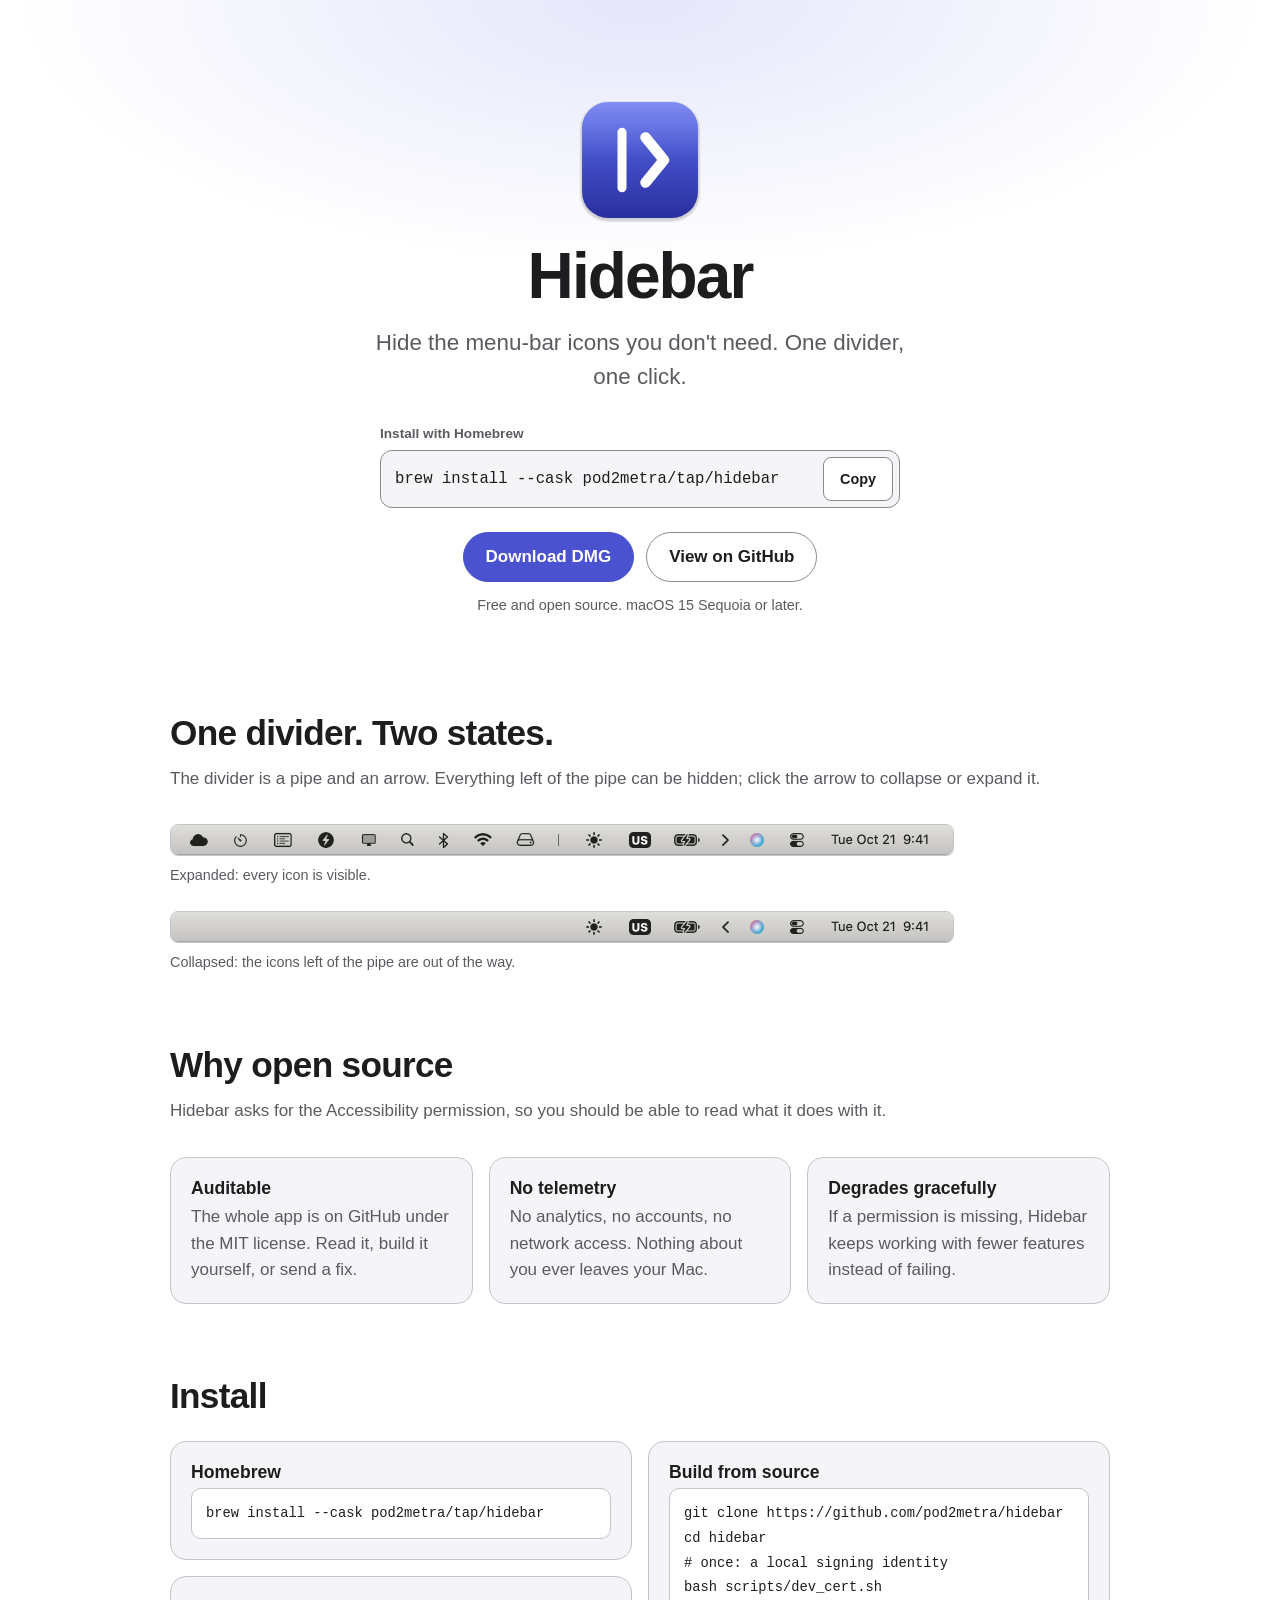
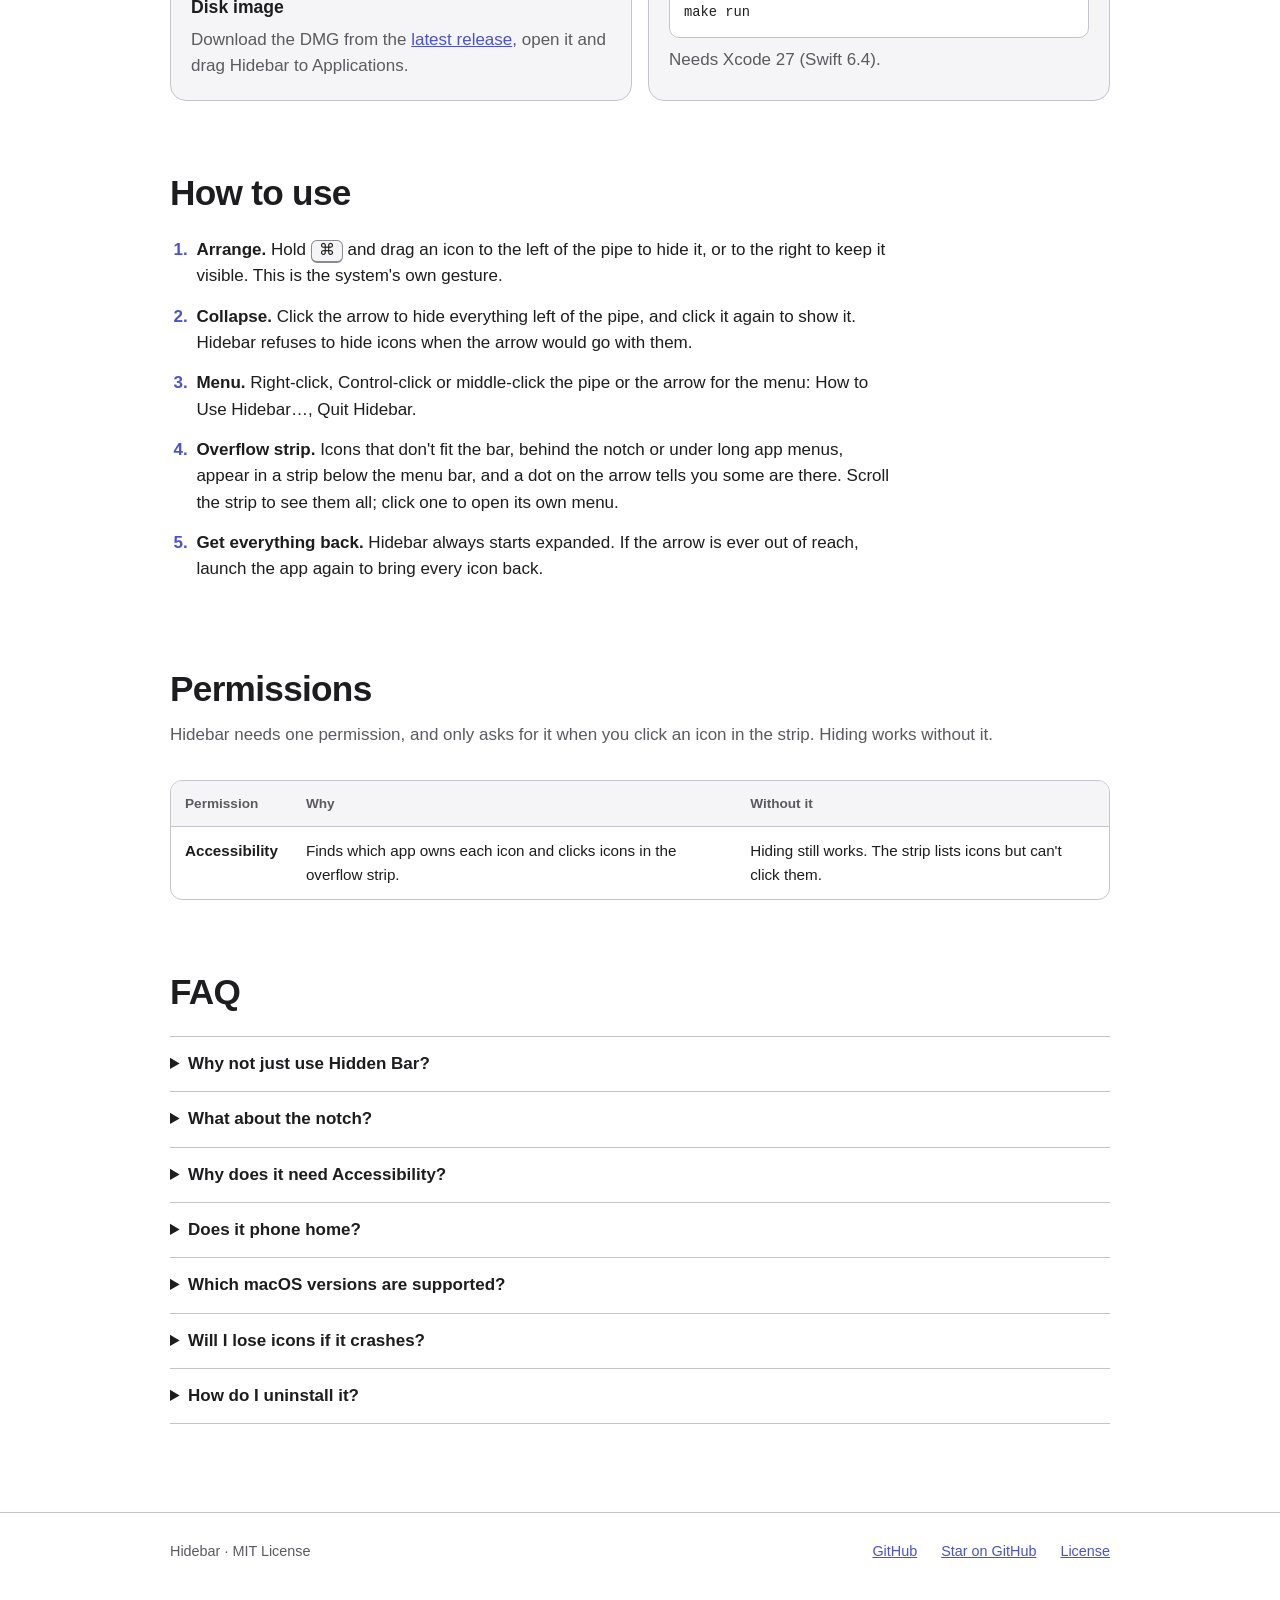
==== commit 43621f5c: "docs: add menu bar images to the README and the site docs/media/expanded.png and collapsed.png show " ====
--- a/site/index.html
+++ b/site/index.html
@@ -16,16 +16,6 @@
 </head>
 <body>
 <a class="skip" href="#main">Skip to content</a>
-<svg class="sprite" aria-hidden="true" focusable="false">
-  <symbol id="i-wifi" viewBox="0 0 16 16"><path d="M1.5 6a9.2 9.2 0 0 1 13 0M3.8 8.6a5.9 5.9 0 0 1 8.4 0M6.1 11.2a2.6 2.6 0 0 1 3.8 0"/><circle cx="8" cy="13.4" r="1" fill="currentColor" stroke="none"/></symbol>
-  <symbol id="i-bt" viewBox="0 0 16 16"><path d="M4.5 4.5 11.5 10.5 8 13.5V2.5L11.5 5.5 4.5 11.5"/></symbol>
-  <symbol id="i-find" viewBox="0 0 16 16"><circle cx="7" cy="7" r="4.5"/><path d="M10.4 10.4 14 14"/></symbol>
-  <symbol id="i-bat" viewBox="0 0 16 16"><rect x="1.5" y="4.5" width="11" height="7" rx="2"/><rect x="3.2" y="6.2" width="6" height="3.6" rx="0.8" fill="currentColor" stroke="none"/><path d="M14.3 7v2"/></symbol>
-  <symbol id="i-grid" viewBox="0 0 16 16"><rect x="2.5" y="2.5" width="4.5" height="4.5" rx="1"/><rect x="9" y="2.5" width="4.5" height="4.5" rx="1"/><rect x="2.5" y="9" width="4.5" height="4.5" rx="1"/><rect x="9" y="9" width="4.5" height="4.5" rx="1"/></symbol>
-  <symbol id="i-chat" viewBox="0 0 16 16"><path d="M3.5 2.5h9a1.5 1.5 0 0 1 1.5 1.5v5a1.5 1.5 0 0 1-1.5 1.5H8L5 13.5v-3H3.5A1.5 1.5 0 0 1 2 9V4a1.5 1.5 0 0 1 1.5-1.5z"/></symbol>
-  <symbol id="i-dot" viewBox="0 0 16 16"><circle cx="8" cy="8" r="5.5"/><circle cx="8" cy="8" r="1.8" fill="currentColor" stroke="none"/></symbol>
-  <symbol id="i-chev" viewBox="0 0 16 16"><path d="M6 3.5 10.5 8 6 12.5"/></symbol>
-</svg>
 <header class="hero">
   <div class="wrap hero-inner">
     <img class="logo" src="logo.svg" alt="" width="144" height="144">
@@ -53,26 +43,11 @@
     <p class="section-lead">The divider is a pipe and an arrow. Everything left of the pipe can be hidden; click the arrow to collapse or expand it.</p>
     <div class="demo">
       <figure>
-        <div class="stage"><div class="bar" role="img" aria-label="Menu bar with every icon shown: the app menus on the left; on the right three app icons, the divider and arrow, then Bluetooth, battery, Wi-Fi, search and the clock">
-          <span class="app-menu"><b>Hidebar</b><span>File</span><span>Edit</span><span>View</span></span>
-          <span class="tray">
-            <svg class="g"><use href="#i-grid"/></svg><svg class="g"><use href="#i-chat"/></svg><svg class="g"><use href="#i-dot"/></svg>
-            <span class="pipe"></span><svg class="g"><use href="#i-chev"/></svg>
-            <svg class="g opt"><use href="#i-bt"/></svg><svg class="g"><use href="#i-bat"/></svg><svg class="g"><use href="#i-wifi"/></svg><svg class="g opt"><use href="#i-find"/></svg>
-            <time datetime="2026-10-21T10:11"><span class="date">Oct 21 </span>10:11</time>
-          </span>
-        </div></div>
+        <div class="shot"><img src="media/expanded.png" width="782" height="30" alt="Menu bar expanded: app icons, the pipe and the arrow, then input source, battery, Siri, Control Center and the clock"></div>
         <figcaption>Expanded: every icon is visible.</figcaption>
       </figure>
       <figure>
-        <div class="stage"><div class="bar" role="img" aria-label="Menu bar with the app icons hidden: the app menus on the left; on the right only the divider, the arrow, Bluetooth, battery, Wi-Fi, search and the clock remain">
-          <span class="app-menu"><b>Hidebar</b><span>File</span><span>Edit</span><span>View</span></span>
-          <span class="tray">
-            <span class="pipe"></span><svg class="g"><use href="#i-chev"/></svg>
-            <svg class="g opt"><use href="#i-bt"/></svg><svg class="g"><use href="#i-bat"/></svg><svg class="g"><use href="#i-wifi"/></svg><svg class="g opt"><use href="#i-find"/></svg>
-            <time datetime="2026-10-21T10:11"><span class="date">Oct 21 </span>10:11</time>
-          </span>
-        </div></div>
+        <div class="shot"><img src="media/collapsed.png" width="782" height="30" alt="Menu bar collapsed: the app icons and the pipe are hidden; the arrow, input source, battery, Siri, Control Center and the clock remain"></div>
         <figcaption>Collapsed: the icons left of the pipe are out of the way.</figcaption>
       </figure>
     </div>
--- a/site/style.css
+++ b/site/style.css
@@ -8,9 +8,6 @@
   --accent: #4a52d0;
   --accent-fg: #fff;
   --accent-text: #4a52d0;
-  --wall: linear-gradient(120deg, #c7d5ff, #e3d2f8 48%, #ffdcc9);
-  --bar-bg: rgba(255, 255, 255, 0.55);
-  --glyph: #48484e;
   --font: -apple-system, BlinkMacSystemFont, "SF Pro Text", "Segoe UI", Helvetica, Arial, sans-serif;
   --mono: ui-monospace, "SF Mono", Menlo, Consolas, monospace;
 }
@@ -25,9 +22,6 @@
     --accent: #5a62e6;
     --accent-fg: #fff;
     --accent-text: #9aa1ff;
-    --wall: linear-gradient(120deg, #1f2b4d, #3b2a55 48%, #4b2d33);
-    --bar-bg: rgba(28, 28, 32, 0.6);
-    --glyph: #dcdce2;
   }
 }
 
@@ -48,7 +42,7 @@
 h3 { font-size: 1.1rem; margin-bottom: 0.4rem; }
 p { margin: 0 0 1rem; }
 
-.sr-only, .sprite { position: absolute; width: 1px; height: 1px; overflow: hidden; clip: rect(0 0 0 0); white-space: nowrap; }
+.sr-only { position: absolute; width: 1px; height: 1px; overflow: hidden; clip: rect(0 0 0 0); white-space: nowrap; }
 .skip {
   position: absolute;
   left: 12px;
@@ -120,28 +114,15 @@
 :focus-visible { outline: 3px solid var(--accent-text); outline-offset: 2px; }
 
 .demo { display: grid; gap: 24px; }
-figure { margin: 0; }
+figure { margin: 0; min-width: 0; }
 figcaption { color: var(--muted); font-size: 0.9rem; margin-top: 8px; }
-.stage { height: 44px; background: var(--wall); }
-.bar {
-  display: flex;
-  align-items: center;
-  height: 28px;
-  padding: 0 12px;
-  overflow: hidden;
-  color: var(--glyph);
-  background: var(--bar-bg);
-  -webkit-backdrop-filter: blur(24px) saturate(1.8);
-  backdrop-filter: blur(24px) saturate(1.8);
-  font: 500 13px/1 var(--font);
-  white-space: nowrap;
+/* Narrow screens crop the bar from the left so the arrow and the clock stay visible. */
+.shot { display: flex; justify-content: flex-end; max-width: 784px; overflow: hidden; border: 1px solid var(--line); border-radius: 8px; }
+.shot img { flex: none; display: block; width: 782px; max-width: none; height: 30px; }
+/* Phones: shrink the bar so the pipe and a few icons left of it stay in view. */
+@media (max-width: 599px) {
+  .shot img { width: 520px; height: 20px; }
 }
-.app-menu, .tray { display: flex; align-items: center; gap: 12px; }
-.app-menu b { font-weight: 600; }
-.tray { margin-left: auto; gap: 10px; }
-.g { flex: none; width: 16px; height: 16px; fill: none; stroke: currentColor; stroke-width: 1.5; stroke-linecap: round; stroke-linejoin: round; }
-.pipe { flex: none; width: 1px; height: 14px; margin: 0 -2px; background: currentColor; opacity: 0.35; }
-.tray time { margin-left: 2px; font-variant-numeric: tabular-nums; }
 
 .cards { list-style: none; margin: 0; padding: 0; display: grid; gap: 16px; }
 .cards li { background: var(--bg-alt); border: 1px solid var(--line); border-radius: 16px; padding: 20px; }
@@ -188,12 +169,6 @@
   tbody td:last-child { padding-bottom: 12px; }
   td::before { content: attr(data-label); display: block; font-size: 0.8rem; font-weight: 600; color: var(--muted); }
 }
-@media (max-width: 479px) {
-  .bar { padding: 0 10px; }
-  .app-menu { gap: 10px; }
-  .app-menu span:nth-child(n+3), .opt, .date { display: none; }
-  .tray { gap: 8px; }
-}
 @media (min-width: 960px) {
   .steps { grid-template-columns: repeat(2, minmax(0, 1fr)); align-items: stretch; }
   .step:last-child { grid-column: 2; grid-row: 1 / span 2; }
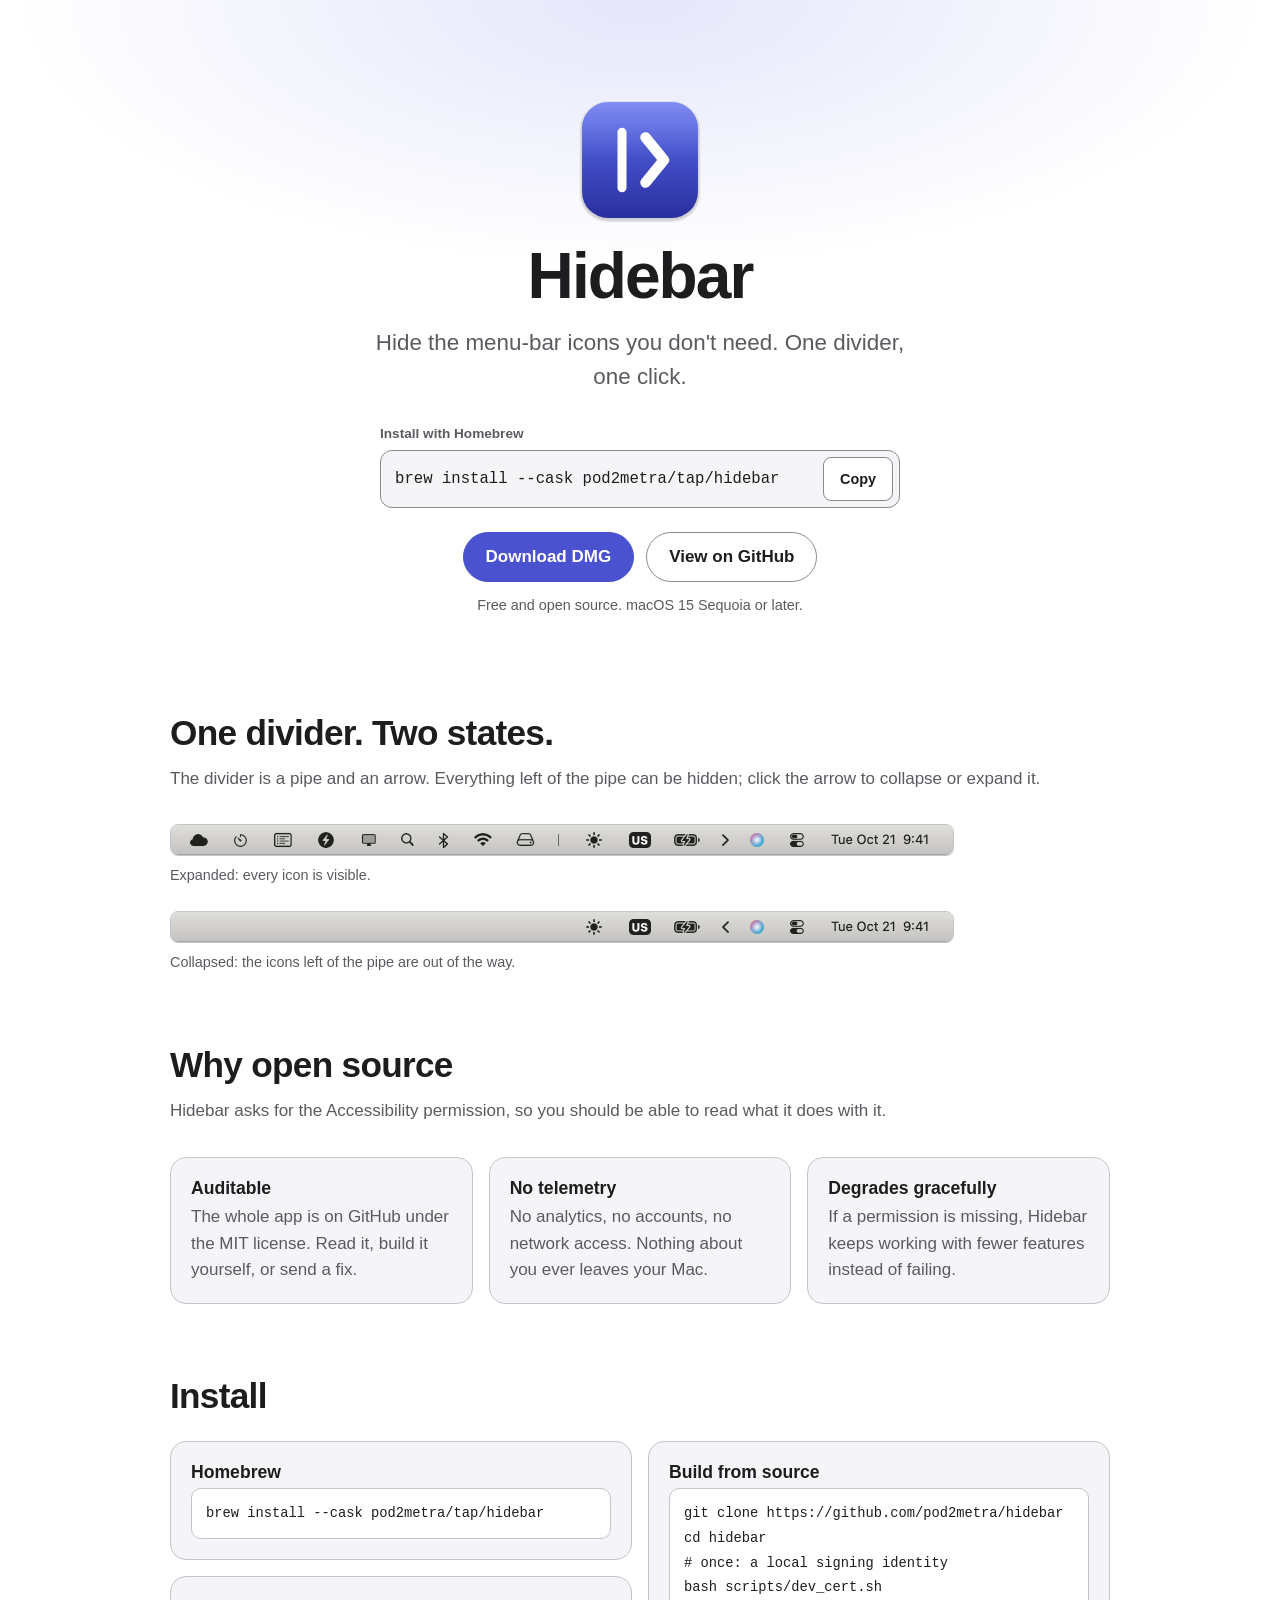
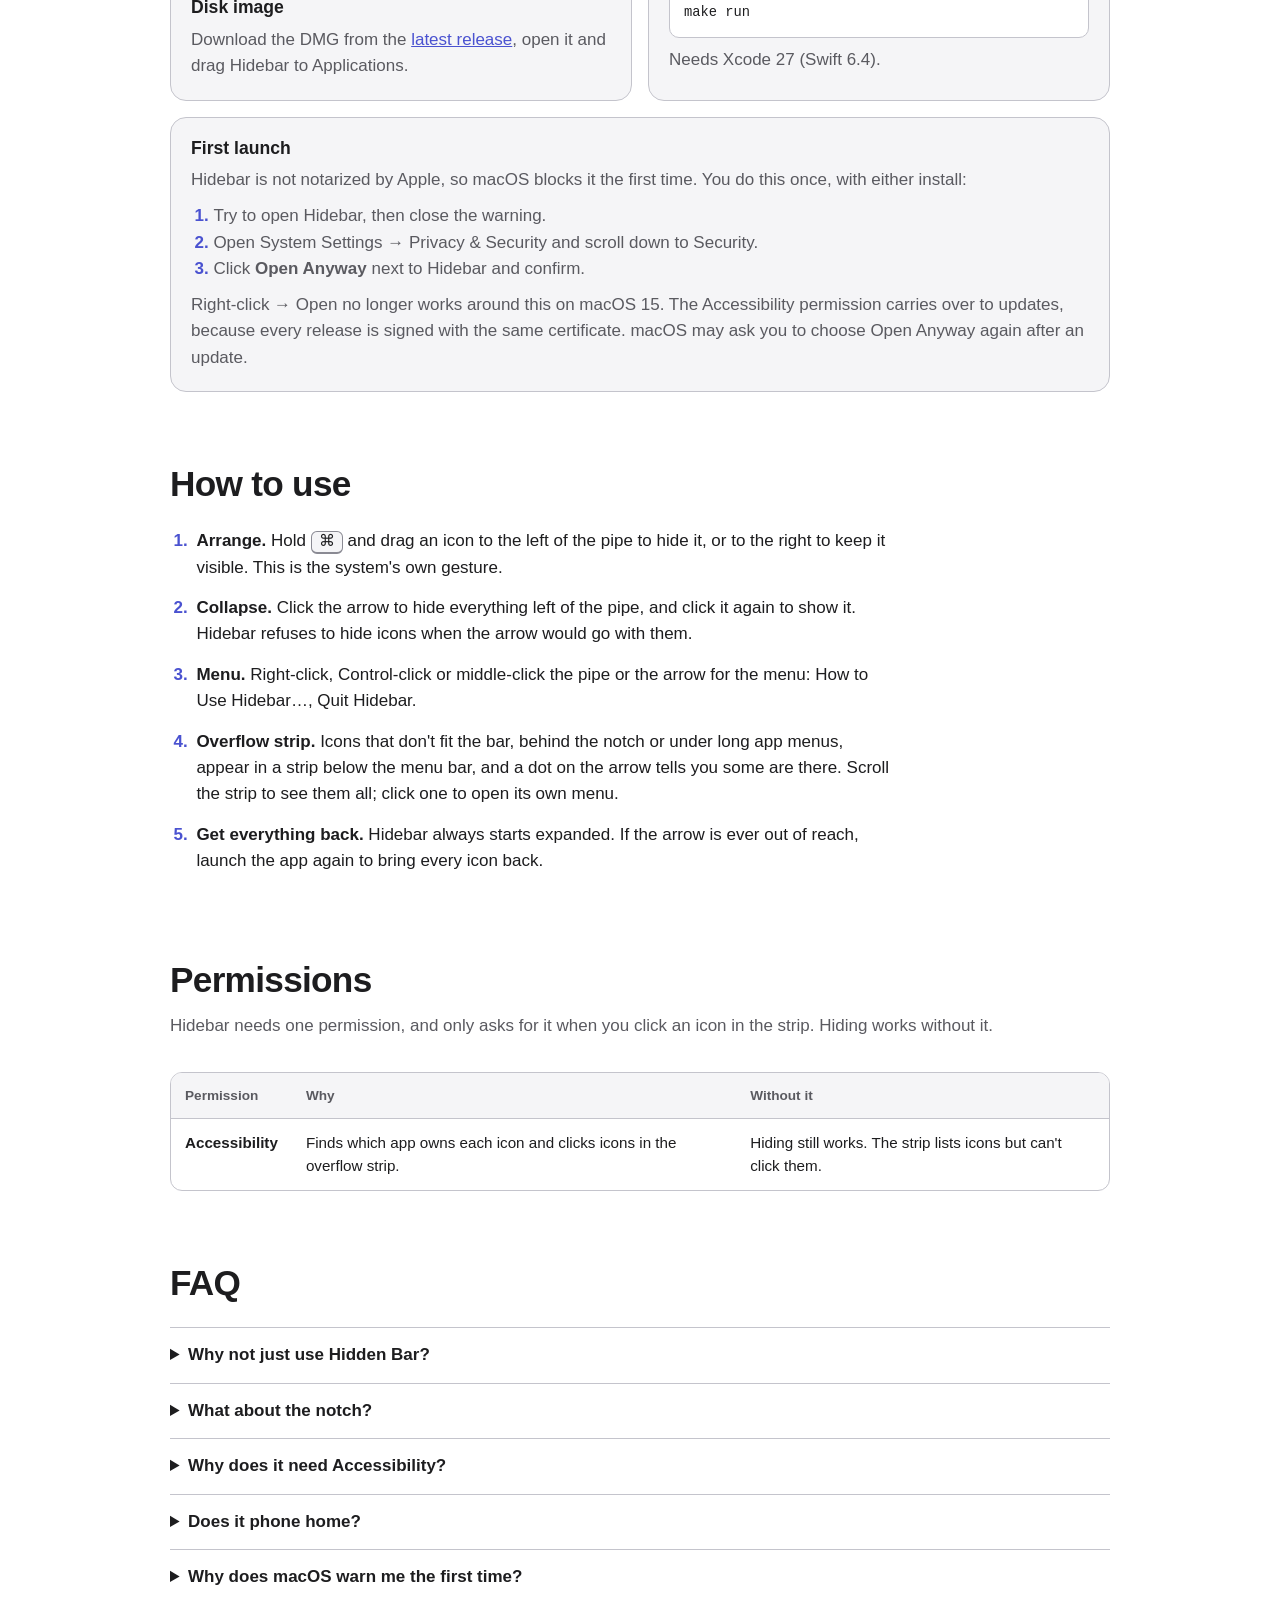
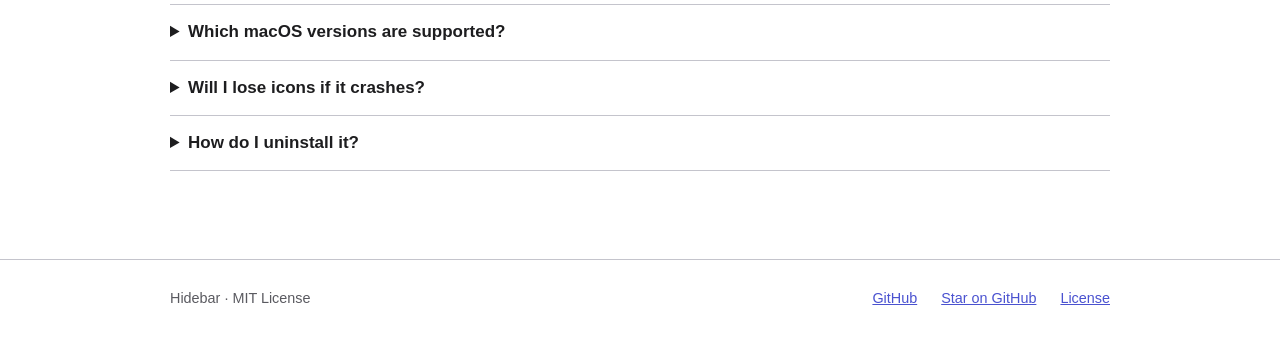
==== commit ccd7432b: "docs: explain the first launch of a release that is not notarized The README and the site gain a "Fi" ====
--- a/site/index.html
+++ b/site/index.html
@@ -84,6 +84,16 @@
         <p>Needs Xcode 27 (Swift 6.4).</p>
       </div>
     </div>
+    <div class="step first-launch">
+      <h3>First launch</h3>
+      <p>Hidebar is not notarized by Apple, so macOS blocks it the first time. You do this once, with either install:</p>
+      <ol>
+        <li>Try to open Hidebar, then close the warning.</li>
+        <li>Open System Settings &rarr; Privacy &amp; Security and scroll down to Security.</li>
+        <li>Click <strong>Open Anyway</strong> next to Hidebar and confirm.</li>
+      </ol>
+      <p>Right-click &rarr; Open no longer works around this on macOS 15. The Accessibility permission carries over to updates, because every release is signed with the same certificate. macOS may ask you to choose Open Anyway again after an update.</p>
+    </div>
   </section>
 
   <section class="wrap" aria-labelledby="usage">
@@ -116,6 +126,7 @@
     <details><summary>What about the notch?</summary><p>Icons that end up behind the notch or under a long app menu aren't hidden, they're just unreachable. Hidebar puts a dot on the arrow when that happens and shows them in a strip below the menu bar so you can still click them.</p></details>
     <details><summary>Why does it need Accessibility?</summary><p>macOS offers no public way to learn which app owns an icon, or to click it for you. Accessibility is how Hidebar reads icon positions and clicks icons in the strip. Hiding with the divider works without it.</p></details>
     <details><summary>Does it phone home?</summary><p>No. Hidebar has no telemetry and makes no network connections. The code is public, so you can check.</p></details>
+    <details><summary>Why does macOS warn me the first time?</summary><p>Hidebar is signed with its own certificate but is not notarized by Apple. Notarization needs a paid Apple Developer membership, and Hidebar is a free hobby project, so macOS can't verify it and blocks the first launch. Allow it under System Settings &rarr; Privacy &amp; Security &rarr; Open Anyway. Every release is signed with the same certificate, so the Accessibility permission carries over to updates; macOS may ask you to choose Open Anyway again after an update. The code is open, so you can audit it or build it yourself.</p></details>
     <details><summary>Which macOS versions are supported?</summary><p>macOS 15 Sequoia or later.</p></details>
     <details><summary>Will I lose icons if it crashes?</summary><p>No. The divider's length is restored at launch and at quit, so a crash never leaves an icon hidden.</p></details>
     <details><summary>How do I uninstall it?</summary><p>Quit Hidebar from its menu, then run <code>brew uninstall --zap --cask hidebar</code>. If you installed from the DMG, drag the app to the Trash.</p></details>
--- a/site/style.css
+++ b/site/style.css
@@ -132,6 +132,9 @@
 .step { background: var(--bg-alt); border: 1px solid var(--line); border-radius: 16px; padding: 20px; min-width: 0; }
 .step p { color: var(--muted); margin: 0.6rem 0 0; }
 .step pre { font-size: 0.88em; }
+.first-launch { margin-top: 16px; }
+.first-launch ol { margin: 0.6rem 0 0; padding-left: 1.4rem; color: var(--muted); }
+.first-launch li::marker { color: var(--accent-text); font-weight: 700; }
 pre { margin: 0; padding: 12px 14px; background: var(--bg); border: 1px solid var(--line); border-radius: 10px; white-space: pre-wrap; overflow-wrap: anywhere; line-height: 1.65; }
 
 .usage { margin: 24px 0 0; padding-left: 1.4rem; max-width: 720px; }
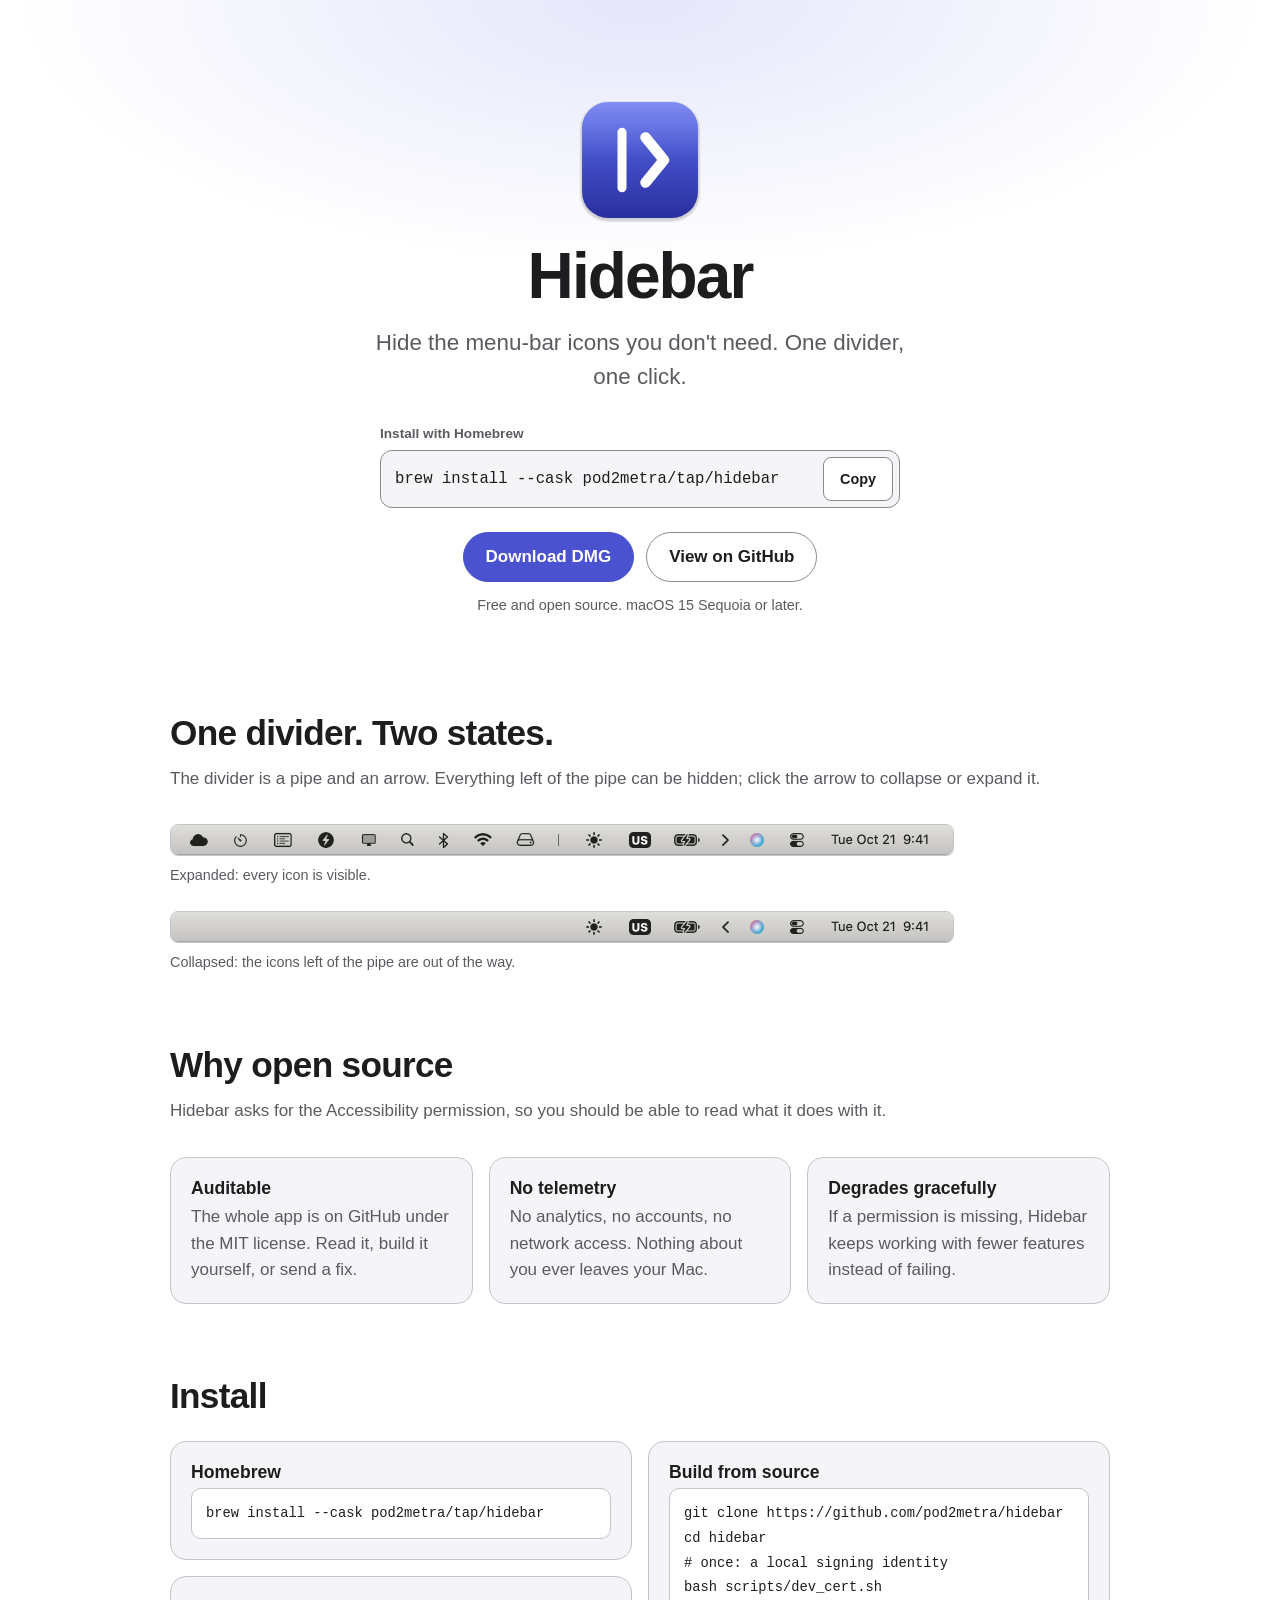
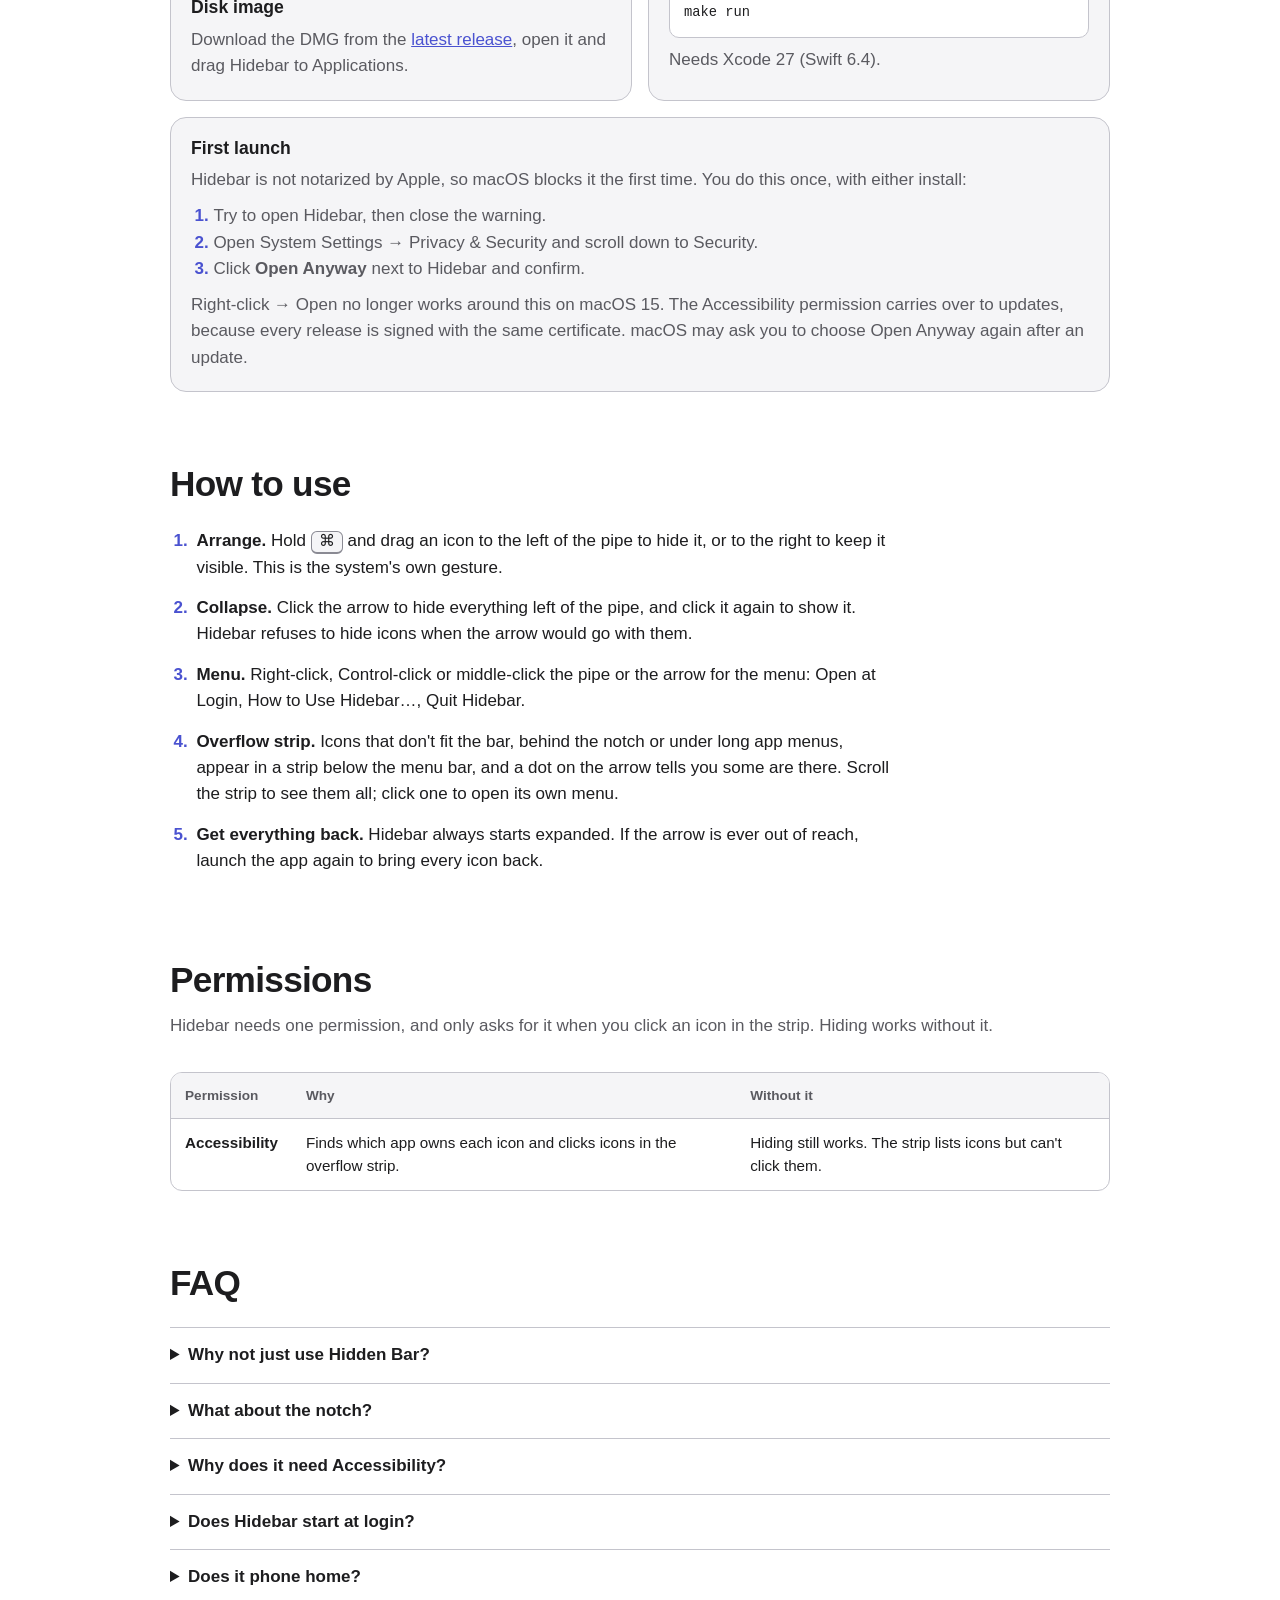
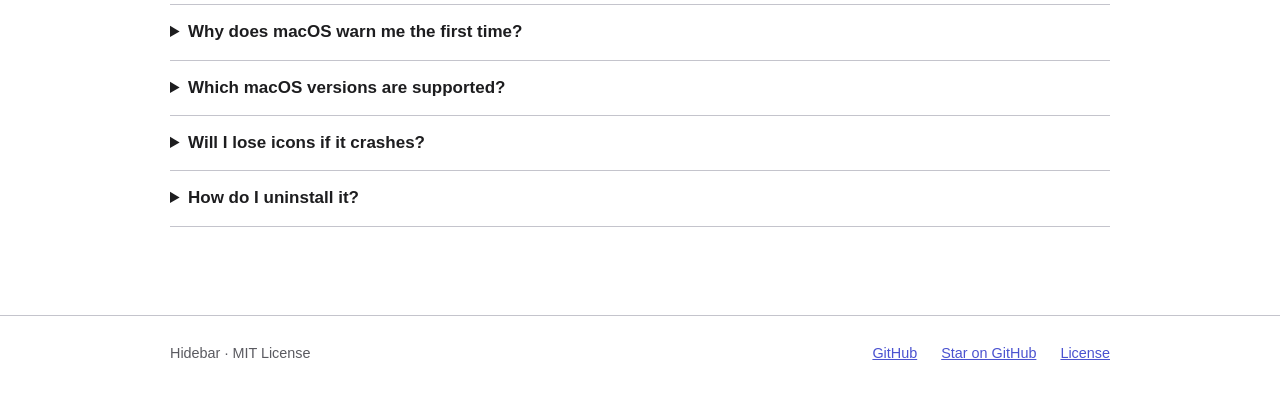
==== commit aa46a15e: "feat: open at login, on by default Hidebar adds itself to login items through SMAppService on its fi" ====
--- a/site/index.html
+++ b/site/index.html
@@ -101,7 +101,7 @@
     <ol class="usage">
       <li><strong>Arrange.</strong> Hold <kbd>&#8984;</kbd> and drag an icon to the left of the pipe to hide it, or to the right to keep it visible. This is the system's own gesture.</li>
       <li><strong>Collapse.</strong> Click the arrow to hide everything left of the pipe, and click it again to show it. Hidebar refuses to hide icons when the arrow would go with them.</li>
-      <li><strong>Menu.</strong> Right-click, Control-click or middle-click the pipe or the arrow for the menu: How to Use Hidebar…, Quit Hidebar.</li>
+      <li><strong>Menu.</strong> Right-click, Control-click or middle-click the pipe or the arrow for the menu: Open at Login, How to Use Hidebar…, Quit Hidebar.</li>
       <li><strong>Overflow strip.</strong> Icons that don't fit the bar, behind the notch or under long app menus, appear in a strip below the menu bar, and a dot on the arrow tells you some are there. Scroll the strip to see them all; click one to open its own menu.</li>
       <li><strong>Get everything back.</strong> Hidebar always starts expanded. If the arrow is ever out of reach, launch the app again to bring every icon back.</li>
     </ol>
@@ -125,6 +125,7 @@
     <details><summary>Why not just use Hidden Bar?</summary><p>Hidebar follows the same idea as Hidden Bar: one divider, one click. I kept running into bugs with it in my daily work, so I built the one I wanted and took it as a chance to try low-level macOS development. What Hidebar does differently:</p><ul class="faq-list"><li>icons stuck behind the notch or under a long app menu stay in a scrollable strip below the bar, always one click away, not tucked into a menu;</li><li>it refuses to collapse when the arrow itself would be hidden, so the divider can't vanish and lock you out;</li><li>the divider is reset at launch and at quit, so a crash never leaves icons hidden;</li><li>a dot on the arrow tells you when icons are stuck behind the notch, even before you grant any permission;</li><li>one permission, Accessibility, asked for only when you need it; hiding works without it;</li><li>the core logic has full test coverage and is checked with mutation testing.</li></ul></details>
     <details><summary>What about the notch?</summary><p>Icons that end up behind the notch or under a long app menu aren't hidden, they're just unreachable. Hidebar puts a dot on the arrow when that happens and shows them in a strip below the menu bar so you can still click them.</p></details>
     <details><summary>Why does it need Accessibility?</summary><p>macOS offers no public way to learn which app owns an icon, or to click it for you. Accessibility is how Hidebar reads icon positions and clicks icons in the strip. Hiding with the divider works without it.</p></details>
+    <details><summary>Does Hidebar start at login?</summary><p>Yes. On its first launch Hidebar adds itself to your login items. Untick Open at Login in its menu, or switch it off in System Settings &rarr; General &rarr; Login Items; Hidebar never turns it back on.</p></details>
     <details><summary>Does it phone home?</summary><p>No. Hidebar has no telemetry and makes no network connections. The code is public, so you can check.</p></details>
     <details><summary>Why does macOS warn me the first time?</summary><p>Hidebar is signed with its own certificate but is not notarized by Apple. Notarization needs a paid Apple Developer membership, and Hidebar is a free hobby project, so macOS can't verify it and blocks the first launch. Allow it under System Settings &rarr; Privacy &amp; Security &rarr; Open Anyway. Every release is signed with the same certificate, so the Accessibility permission carries over to updates; macOS may ask you to choose Open Anyway again after an update. The code is open, so you can audit it or build it yourself.</p></details>
     <details><summary>Which macOS versions are supported?</summary><p>macOS 15 Sequoia or later.</p></details>
